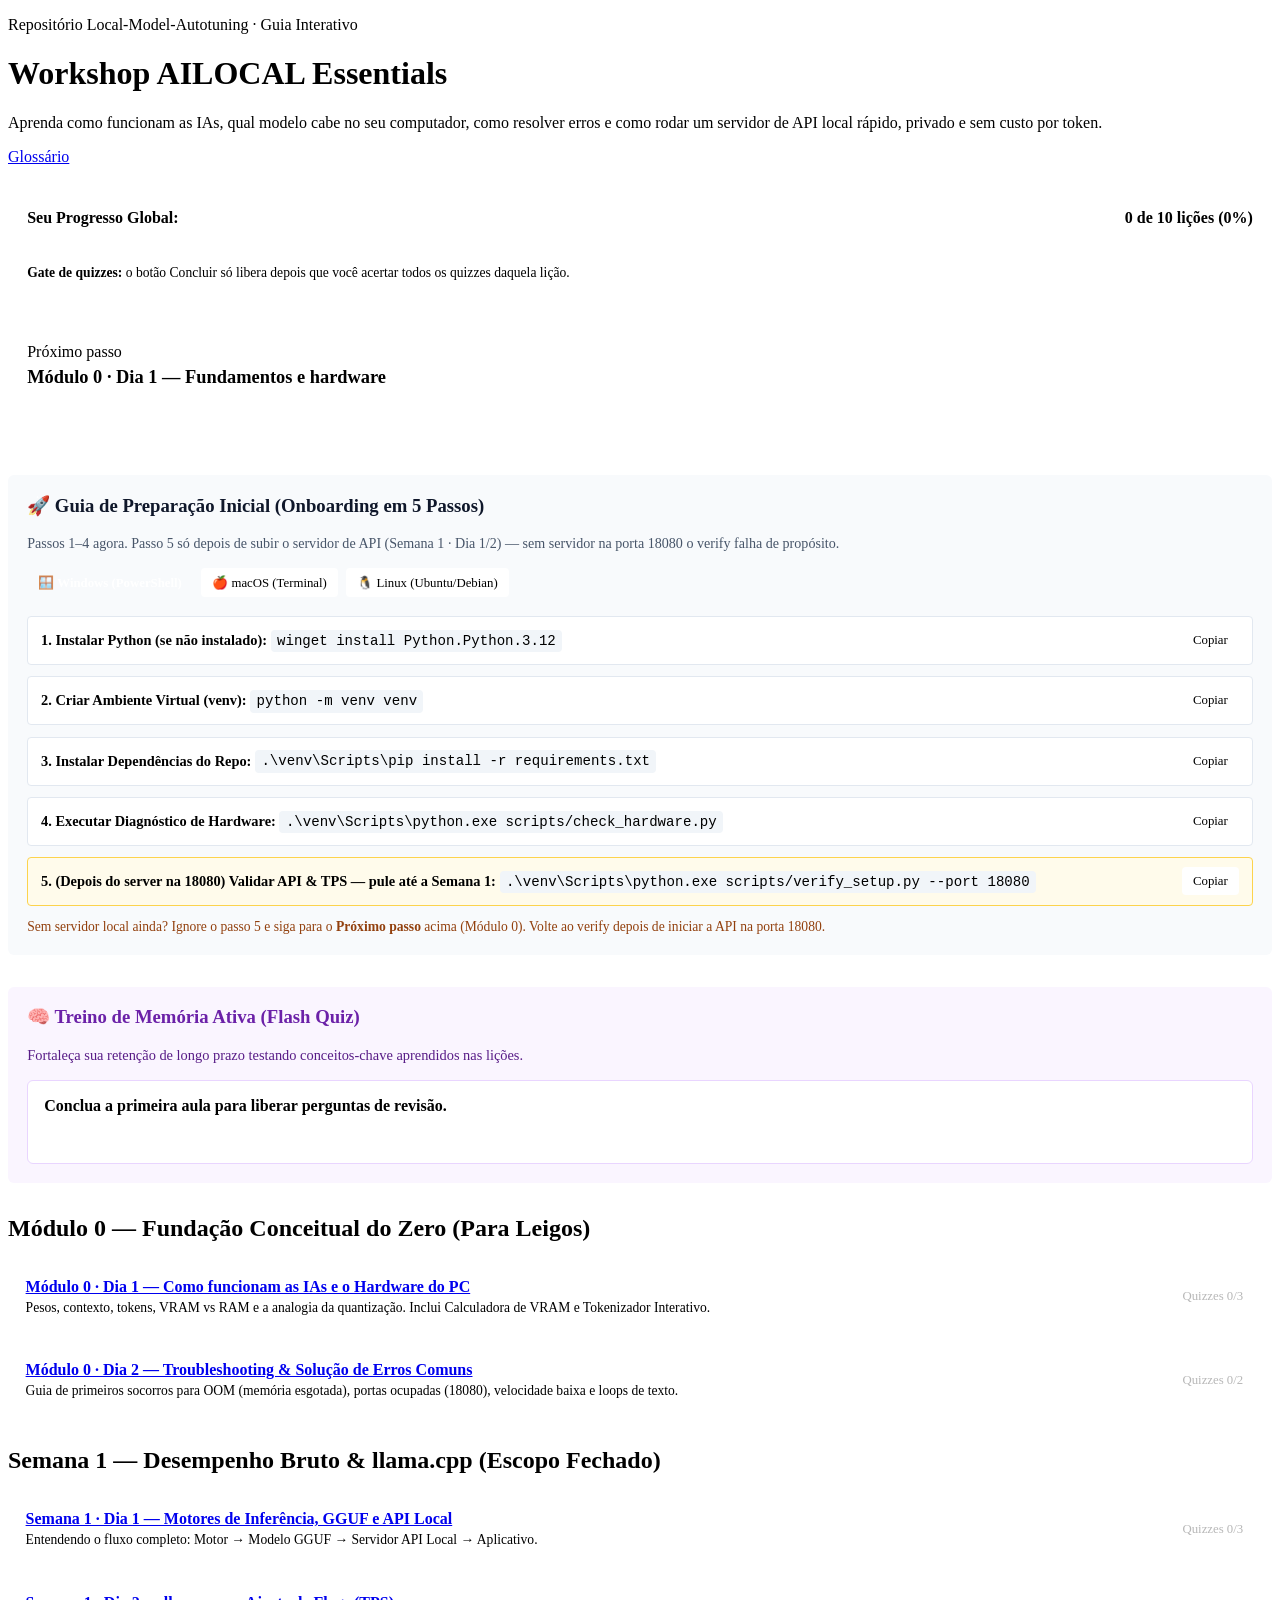
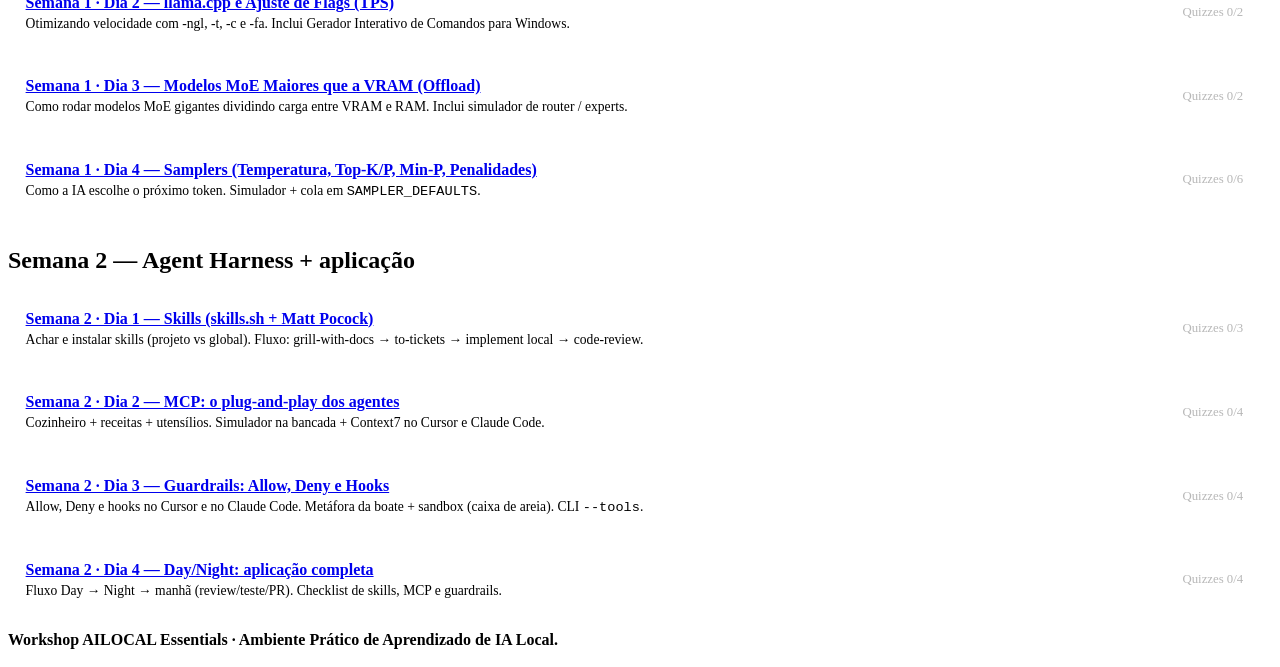
==== teach/index.html @ 84c7352f "feat(teach): add Day/Night usage section + fixed example on S1D4 (Closes #30)" ====
<!DOCTYPE html>
<html lang="pt-BR">
<head>
  <meta charset="utf-8" />
  <meta name="viewport" content="width=device-width, initial-scale=1" />
  <title>Workshop AILOCAL Essentials — Guia Interativo</title>
  <link rel="stylesheet" href="assets/lesson.css" />
  <style>
    .progress-card {
      background: var(--card);
      border: 1px solid var(--line);
      border-radius: 6px;
      padding: 1.2rem;
      margin: 1.5rem 0;
    }
    .progress-bar-bg {
      height: 1.2rem;
      width: 100%;
      background: var(--line);
      border-radius: 6px;
      overflow: hidden;
      margin: 0.5rem 0 0.2rem;
    }
    .progress-bar-fill {
      height: 100%;
      background: var(--accent);
      width: 0%;
      transition: width 0.4s ease;
    }
    .tools-box {
      background: var(--card);
      border-left: 4px solid var(--accent);
      padding: 1rem 1.2rem;
      border-radius: 0 6px 6px 0;
      margin-bottom: 2rem;
    }
    .tools-box code {
      background: #f1f5f9;
      padding: 0.2rem 0.4rem;
      border-radius: 4px;
      font-size: 0.88rem;
    }
    .module-section {
      margin-top: 2rem;
    }
    .lesson-grid {
      display: grid;
      gap: 0.85rem;
      margin-top: 0.85rem;
    }
    .lesson-card {
      background: var(--card);
      border: 1px solid var(--line);
      border-radius: 6px;
      padding: 1rem 1.1rem;
      display: flex;
      justify-content: space-between;
      align-items: center;
      gap: 1rem;
    }
    .lesson-card.completed {
      border-left: 4px solid var(--right);
      background: #f0fdf4;
    }
    .lesson-card.draft {
      background: #fffbeb;
      border-style: dashed;
    }
    .status-pill {
      font: 600 0.75rem var(--sans);
      color: #92400e;
      background: #fef3c7;
      border: 1px solid #fcd34d;
      border-radius: 999px;
      padding: 0.3rem 0.6rem;
      white-space: nowrap;
    }
    .lesson-info h3 {
      margin: 0 0 0.25rem 0;
      font-size: 1rem;
    }
    .lesson-info p {
      margin: 0;
      font-size: 0.85rem;
      color: var(--muted);
    }
    .lesson-action {
      display: flex;
      align-items: center;
      gap: 0.75rem;
      flex-shrink: 0;
    }
    .check-btn {
      font-family: var(--sans);
      font-size: 0.8rem;
      padding: 0.4rem 0.7rem;
      border: 1px solid var(--line);
      border-radius: 4px;
      background: #fff;
      cursor: pointer;
    }
    .check-btn.checked {
      background: var(--right);
      color: white;
      border-color: var(--right);
    }
  </style>
</head>
<body>
  <div class="wrap">
    <header class="site">
      <p class="eyebrow">Repositório Local-Model-Autotuning · Guia Interativo</p>
      <h1>Workshop AILOCAL Essentials</h1>
      <p class="lede">
        Aprenda como funcionam as IAs, qual modelo cabe no seu computador, como resolver erros e como rodar um servidor de API local rápido, privado e sem custo por token.
      </p>
      <p class="navlinks">
        <a href="reference/glossario.html">Glossário</a>
      </p>
    </header>

    <div class="progress-card">
      <div style="display: flex; justify-content: space-between; align-items: center; font-family: var(--sans);">
        <strong>Seu Progresso Global:</strong>
        <span id="progress-text" style="font-weight: bold; color: var(--accent);">0 de 8 lições (0%)</span>
      </div>
      <div class="progress-bar-bg">
        <div class="progress-bar-fill" id="progress-fill"></div>
      </div>
      <p id="gate-hint" style="font-family: var(--sans); font-size: 0.85rem; color: var(--muted); margin: 0.65rem 0 0;">
        <strong>Gate de quizzes:</strong> o botão Concluir só libera depois que você acertar todos os quizzes daquela lição.
      </p>
    </div>

    <div class="progress-card" id="next-cta-card" style="border-left: 4px solid var(--accent);">
      <p class="eyebrow" style="margin: 0 0 0.35rem;">Próximo passo</p>
      <h2 id="next-cta-title" style="margin: 0 0 0.75rem; font-size: 1.15rem;">Carregando…</h2>
      <a id="next-cta-btn" class="check-btn" href="lessons/s0d1-fundamentos-ia-hardware.html" style="display: inline-block; background: var(--accent); color: #fff; border-color: var(--accent); text-decoration: none; padding: 0.55rem 1rem;">Abrir próxima lição</a>
    </div>

    <div class="tools-box" style="background: #f8fafc; border-left: 4px solid var(--accent); padding: 1.2rem; border-radius: 6px; margin-bottom: 2rem;">
      <h3 style="margin-top:0; color: #0f172a;">🚀 Guia de Preparação Inicial (Onboarding em 5 Passos)</h3>
      <p style="font-size: 0.88rem; color: #475569; margin-bottom: 1rem;">
        Passos 1–4 agora. Passo 5 só depois de subir o servidor de API (Semana 1 · Dia 1/2) — sem servidor na porta 18080 o verify falha de propósito.
      </p>

      <!-- Botões de SO -->
      <div style="display: flex; gap: 0.5rem; margin-bottom: 1.2rem;" id="os-tabs">
        <button type="button" class="os-tab-btn os-btn active" data-os="win" style="font-family:var(--sans); font-size:0.8rem; padding:0.4rem 0.7rem; border:1px solid var(--accent); border-radius:4px; cursor:pointer; background: var(--accent); color: white; font-weight: bold;">🪟 Windows (PowerShell)</button>
        <button type="button" class="os-tab-btn os-btn" data-os="mac" style="font-family:var(--sans); font-size:0.8rem; padding:0.4rem 0.7rem; border:1px solid var(--line); border-radius:4px; cursor:pointer; background:#fff;">🍎 macOS (Terminal)</button>
        <button type="button" class="os-tab-btn os-btn" data-os="linux" style="font-family:var(--sans); font-size:0.8rem; padding:0.4rem 0.7rem; border:1px solid var(--line); border-radius:4px; cursor:pointer; background:#fff;">🐧 Linux (Ubuntu/Debian)</button>
      </div>

      <!-- Conteúdo do Passo a Passo por SO -->
      <div id="os-content" style="font-size: 0.9rem;">
        <!-- Preenchido via JS -->
      </div>
    </div>

    <!-- Flash Quiz / Treino de Memória Ativa -->
    <div class="progress-card" style="background: #faf5ff; border-color: #d8b4fe;">
      <h3 style="margin-top:0; color: #6b21a8;">🧠 Treino de Memória Ativa (Flash Quiz)</h3>
      <p style="font-size: 0.9rem; color: #581c87; margin-bottom: 1rem;">
        Fortaleça sua retenção de longo prazo testando conceitos-chave aprendidos nas lições.
      </p>
      <div id="flash-quiz-box" style="background: #ffffff; padding: 1rem; border-radius: 6px; border: 1px solid #e9d5ff;">
        <p id="flash-q-text" style="font-weight: bold; margin-top: 0;"></p>
        <div id="flash-opts" style="display: grid; gap: 0.5rem; margin-bottom: 1rem;"></div>
        <div id="flash-feedback" style="font-size: 0.88rem; display: none; padding: 0.6rem; border-radius: 4px; margin-bottom: 0.5rem;"></div>
        <button type="button" id="flash-next-btn" class="check-btn" style="background: #9333ea; color: white; border: none; display: none;">Próxima Pergunta</button>
      </div>
    </div>

    <!-- Módulo 0 -->
    <div class="module-section">
      <h2>Módulo 0 — Fundação Conceitual do Zero (Para Leigos)</h2>
      <div class="lesson-grid">
        <div class="lesson-card" data-lesson-id="s0d1">
          <div class="lesson-info">
            <h3><a href="lessons/s0d1-fundamentos-ia-hardware.html">Módulo 0 · Dia 1 — Como funcionam as IAs e o Hardware do PC</a></h3>
            <p>Pesos, contexto, tokens, VRAM vs RAM e a analogia da quantização. Inclui Calculadora de VRAM e Tokenizador Interativo.</p>
          </div>
          <div class="lesson-action">
            <button type="button" class="check-btn" data-target="s0d1">Concluir</button>
          </div>
        </div>

        <div class="lesson-card" data-lesson-id="s0d2">
          <div class="lesson-info">
            <h3><a href="lessons/s0d2-troubleshooting-erros-comuns.html">Módulo 0 · Dia 2 — Troubleshooting & Solução de Erros Comuns</a></h3>
            <p>Guia de primeiros socorros para OOM (memória esgotada), portas ocupadas (18080), velocidade baixa e loops de texto.</p>
          </div>
          <div class="lesson-action">
            <button type="button" class="check-btn" data-target="s0d2">Concluir</button>
          </div>
        </div>
      </div>
    </div>

    <!-- Semana 1 -->
    <div class="module-section">
      <h2>Semana 1 — Desempenho Bruto & llama.cpp (Escopo Fechado)</h2>
      <div class="lesson-grid">
        <div class="lesson-card" data-lesson-id="s1d1">
          <div class="lesson-info">
            <h3><a href="lessons/s1d1-lmstudio-avisos-motores-api.html">Semana 1 · Dia 1 — Motores de Inferência, GGUF e API Local</a></h3>
            <p>Entendendo o fluxo completo: Motor → Modelo GGUF → Servidor API Local → Aplicativo.</p>
          </div>
          <div class="lesson-action">
            <button type="button" class="check-btn" data-target="s1d1">Concluir</button>
          </div>
        </div>

        <div class="lesson-card" data-lesson-id="s1d2">
          <div class="lesson-info">
            <h3><a href="lessons/s1d2-llamacpp-flags-tps.html">Semana 1 · Dia 2 — llama.cpp e Ajuste de Flags (TPS)</a></h3>
            <p>Otimizando velocidade com -ngl, -t, -c e -fa. Inclui Gerador Interativo de Comandos para Windows.</p>
          </div>
          <div class="lesson-action">
            <button type="button" class="check-btn" data-target="s1d2">Concluir</button>
          </div>
        </div>

        <div class="lesson-card" data-lesson-id="s1d3">
          <div class="lesson-info">
            <h3><a href="lessons/s1d3-moe-maior-que-a-vram.html">Semana 1 · Dia 3 — Modelos MoE Maiores que a VRAM (Offload)</a></h3>
            <p>Como rodar modelos MoE gigantes dividindo carga entre VRAM e RAM. Inclui simulador de router / experts.</p>
          </div>
          <div class="lesson-action">
            <button type="button" class="check-btn" data-target="s1d3">Concluir</button>
          </div>
        </div>

        <div class="lesson-card" data-lesson-id="s1d4">
          <div class="lesson-info">
            <h3><a href="lessons/s1d4-usecase-fluxo-zero.html">Semana 1 · Dia 4 — Samplers (Temperatura, Top-K/P, Min-P, Penalidades)</a></h3>
            <p>Como a IA escolhe o próximo token. Simulador + cola em <code>SAMPLER_DEFAULTS</code>.</p>
          </div>
          <div class="lesson-action">
            <button type="button" class="check-btn" data-target="s1d4">Concluir</button>
          </div>
        </div>
      </div>
    </div>

    <div class="module-section">
      <h2>Semana 2 — Agent Harness + aplicação</h2>
      <div class="lesson-grid">
        <div class="lesson-card" data-lesson-id="s2d1">
          <div class="lesson-info">
            <h3><a href="lessons/s2d1-parametros-qualidade.html">Semana 2 · Dia 1 — Skills (skills.sh + Matt Pocock)</a></h3>
            <p>Achar e instalar skills (projeto vs global). Fluxo: grill-with-docs → to-tickets → implement local → code-review.</p>
          </div>
          <div class="lesson-action">
            <button type="button" class="check-btn" data-target="s2d1">Concluir</button>
          </div>
        </div>

        <div class="lesson-card" data-lesson-id="s2d2">
          <div class="lesson-info">
            <h3><a href="lessons/s2d2-mcp-ferramentas.html">Semana 2 · Dia 2 — MCP: o plug-and-play dos agentes</a></h3>
            <p>Cozinheiro + receitas + utensílios. Simulador na bancada + Context7 no Cursor e Claude Code.</p>
          </div>
          <div class="lesson-action">
            <button type="button" class="check-btn" data-target="s2d2">Concluir</button>
          </div>
        </div>

        <div class="lesson-card" data-lesson-id="s2d3">
          <div class="lesson-info">
            <h3><a href="lessons/s2d3-sandbox-hooks-gates.html">Semana 2 · Dia 3 — Guardrails: Allow, Deny e Hooks</a></h3>
            <p>Allow, Deny e hooks no Cursor e no Claude Code. Metáfora da boate + sandbox (caixa de areia). CLI <code>--tools</code>.</p>
          </div>
          <div class="lesson-action">
            <button type="button" class="check-btn" data-target="s2d3">Concluir</button>
          </div>
        </div>

        <div class="lesson-card" data-lesson-id="s2d4">
          <div class="lesson-info">
            <h3><a href="lessons/s2d4-usecase-completo.html">Semana 2 · Dia 4 — Day/Night: aplicação completa</a></h3>
            <p>Fluxo Day → Night → manhã (review/teste/PR). Checklist de skills, MCP e guardrails.</p>
          </div>
          <div class="lesson-action">
            <button type="button" class="check-btn" data-target="s2d4">Concluir</button>
          </div>
        </div>
      </div>
    </div>

    <footer class="site">
      <p><strong>Workshop AILOCAL Essentials · Ambiente Prático de Aprendizado de IA Local.</strong></p>
    </footer>
  </div>

  <script src="assets/progress.js"></script>
  <script>
    (function() {
      const TP = window.TeachProgress;
      const STORAGE_KEY = 'teach_course_progress_v1';
      const checkBtns = document.querySelectorAll('.lesson-card .check-btn');
      const progressFill = document.getElementById('progress-fill');
      const progressText = document.getElementById('progress-text');
      const publishedIds = TP.LESSON_ORDER.map(lesson => lesson.id);
      const totalLessons = publishedIds.length;

      function isLessonCleared(id) {
        return TP && TP.isLessonReady(id);
      }

      function quizPassCount(id) {
        return TP ? TP.quizPassCount(id) : { done: 0, total: 0 };
      }

      function getCompleted() {
        try {
          const stored = JSON.parse(localStorage.getItem(STORAGE_KEY) || '[]');
          return Array.isArray(stored) ? stored : [];
        } catch(e) {
          return [];
        }
      }

      function saveCompleted(arr) {
        try {
          localStorage.setItem(STORAGE_KEY, JSON.stringify(arr));
        } catch(e) {
          console.warn('Não foi possível salvar no localStorage:', e);
        }
      }

      // --- Onboarding Multiplataforma por Sistema Operacional ---
      const osData = {
        win: [
          { label: "1. Instalar Python (se não instalado):", cmd: "winget install Python.Python.3.12" },
          { label: "2. Criar Ambiente Virtual (venv):", cmd: "python -m venv venv" },
          { label: "3. Instalar Dependências do Repo:", cmd: ".\\venv\\Scripts\\pip install -r requirements.txt" },
          { label: "4. Executar Diagnóstico de Hardware:", cmd: ".\\venv\\Scripts\\python.exe scripts/check_hardware.py" },
          { label: "5. (Depois do server na 18080) Validar API & TPS — pule até a Semana 1:", cmd: ".\\venv\\Scripts\\python.exe scripts/verify_setup.py --port 18080", optional: true }
        ],
        mac: [
          { label: "1. Instalar Python (se não instalado):", cmd: "brew install python" },
          { label: "2. Criar Ambiente Virtual (venv):", cmd: "python3 -m venv venv" },
          { label: "3. Instalar Dependências do Repo:", cmd: "./venv/bin/pip install -r requirements.txt" },
          { label: "4. Executar Diagnóstico de Hardware:", cmd: "./venv/bin/python scripts/check_hardware.py" },
          { label: "5. (Depois do server na 18080) Validar API & TPS — pule até a Semana 1:", cmd: "./venv/bin/python scripts/verify_setup.py --port 18080", optional: true }
        ],
        linux: [
          { label: "1. Instalar Python (se não instalado):", cmd: "sudo apt update && sudo apt install -y python3 python3-venv" },
          { label: "2. Criar Ambiente Virtual (venv):", cmd: "python3 -m venv venv" },
          { label: "3. Instalar Dependências do Repo:", cmd: "./venv/bin/pip install -r requirements.txt" },
          { label: "4. Executar Diagnóstico de Hardware:", cmd: "./venv/bin/python scripts/check_hardware.py" },
          { label: "5. (Depois do server na 18080) Validar API & TPS — pule até a Semana 1:", cmd: "./venv/bin/python scripts/verify_setup.py --port 18080", optional: true }
        ]
      };

      const osBtns = document.querySelectorAll('.os-btn');
      const osContent = document.getElementById('os-content');

      function renderOSSteps(osKey) {
        if (!osContent) return;
        const steps = osData[osKey] || osData.win;
        osContent.innerHTML = '';

        const ul = document.createElement('ul');
        ul.style.listStyle = 'none';
        ul.style.paddingLeft = '0';
        ul.style.margin = '0';

        steps.forEach(st => {
          const li = document.createElement('li');
          li.style.marginBottom = '0.7rem';
          li.style.display = 'flex';
          li.style.alignItems = 'center';
          li.style.justifyContent = 'space-between';
          li.style.flexWrap = 'wrap';
          li.style.gap = '0.5rem';
          li.style.background = st.optional ? '#fffbeb' : '#ffffff';
          li.style.padding = '0.6rem 0.8rem';
          li.style.borderRadius = '4px';
          li.style.border = st.optional ? '1px solid #fcd34d' : '1px solid #e2e8f0';

          const span = document.createElement('span');
          span.innerHTML = `<strong>${st.label}</strong> <code style="background:#f1f5f9; padding:0.2rem 0.4rem; border-radius:4px;">${st.cmd}</code>`;

          const copyBtn = document.createElement('button');
          copyBtn.type = 'button';
          copyBtn.className = 'copy-action-btn';
          copyBtn.style.fontFamily = 'var(--sans)';
          copyBtn.style.fontSize = '0.8rem';
          copyBtn.style.padding = '0.4rem 0.7rem';
          copyBtn.style.border = '1px solid var(--line)';
          copyBtn.style.borderRadius = '4px';
          copyBtn.style.background = '#fff';
          copyBtn.style.cursor = 'pointer';
          copyBtn.textContent = 'Copiar';
          copyBtn.addEventListener('click', () => {
            navigator.clipboard.writeText(st.cmd);
            copyBtn.textContent = 'Copiado!';
            setTimeout(() => copyBtn.textContent = 'Copiar', 1500);
          });

          li.appendChild(span);
          li.appendChild(copyBtn);
          ul.appendChild(li);
        });

        osContent.appendChild(ul);

        const skipNote = document.createElement('p');
        skipNote.style.fontSize = '0.85rem';
        skipNote.style.color = '#92400e';
        skipNote.style.margin = '0.85rem 0 0';
        skipNote.innerHTML = 'Sem servidor local ainda? Ignore o passo 5 e siga para o <strong>Próximo passo</strong> acima (Módulo 0). Volte ao verify depois de iniciar a API na porta 18080.';
        osContent.appendChild(skipNote);
      }

      osBtns.forEach(btn => {
        btn.addEventListener('click', () => {
          osBtns.forEach(b => {
            b.classList.remove('active');
            b.style.background = '#fff';
            b.style.color = 'inherit';
            b.style.borderColor = 'var(--line)';
            b.style.fontWeight = 'normal';
          });
          btn.classList.add('active');
          btn.style.background = 'var(--accent)';
          btn.style.color = 'white';
          btn.style.borderColor = 'var(--accent)';
          btn.style.fontWeight = 'bold';

          renderOSSteps(btn.getAttribute('data-os'));
        });
      });

      renderOSSteps('win');

      function renderNextCta() {
        const titleEl = document.getElementById('next-cta-title');
        const btnEl = document.getElementById('next-cta-btn');
        const card = document.getElementById('next-cta-card');
        if (!titleEl || !btnEl || !TP || !TP.getNextLesson) return;

        const next = TP.getNextLesson(getCompleted());
        if (!next) {
          const simulated = publishedIds.filter(id => TP.getPracticeMode(id) === 'simulated').length;
          titleEl.textContent = simulated
            ? `Trilha publicada concluída — ${simulated} prática(s) real(is) pendente(s).`
            : 'Trilha publicada concluída — revise o Flash Quiz ou o glossário.';
          btnEl.href = 'reference/glossario.html';
          btnEl.textContent = 'Abrir glossário';
          if (card) card.style.borderLeftColor = 'var(--right)';
          return;
        }
        titleEl.textContent = next.title;
        btnEl.href = next.href;
        btnEl.textContent = 'Abrir próxima lição';
        if (card) card.style.borderLeftColor = 'var(--accent)';
      }

      function renderProgress() {
        const completed = getCompleted();
        const count = completed.filter(id => publishedIds.includes(id)).length;
        const pct = Math.round((count / totalLessons) * 100);

        progressFill.style.width = pct + '%';
        progressText.textContent = `${count} de ${totalLessons} lições (${pct}%)`;

        checkBtns.forEach(btn => {
          const id = btn.getAttribute('data-target');
          const card = document.querySelector(`.lesson-card[data-lesson-id="${id}"]`);
          const isDone = completed.includes(id);
          const cleared = isLessonCleared(id);
          const { done, total } = quizPassCount(id);

          btn.disabled = false;
          btn.classList.remove('locked');
          btn.title = '';

          if (isDone) {
            btn.textContent = TP.getPracticeMode(id) === 'simulated'
              ? '✓ Concluído · simulado'
              : '✓ Concluído';
            btn.classList.add('checked');
            if (card) card.classList.add('completed');
          } else if (!cleared) {
            const quizzesDone = total > 0 && done >= total;
            btn.textContent = quizzesDone ? 'Prática pendente' : `Quizzes ${done}/${total}`;
            btn.classList.remove('checked');
            btn.classList.add('locked');
            btn.disabled = true;
            btn.title = quizzesDone
              ? 'Registre a prática real ou simulada na lição para desbloquear'
              : 'Acerte todos os quizzes da lição para desbloquear';
            if (card) card.classList.remove('completed');
          } else {
            btn.textContent = 'Marcar Concluído';
            btn.classList.remove('checked');
            if (card) card.classList.remove('completed');
          }
        });

        renderNextCta();
      }

      checkBtns.forEach(btn => {
        btn.addEventListener('click', () => {
          const id = btn.getAttribute('data-target');
          let completed = getCompleted();
          if (completed.includes(id)) {
            completed = completed.filter(x => x !== id);
          } else {
            if (!isLessonCleared(id)) {
              return;
            }
            completed.push(id);
          }
          saveCompleted(completed);
          renderProgress();
        });
      });

      // Re-read gate when returning from a lesson tab
      window.addEventListener('focus', renderProgress);
      document.addEventListener('visibilitychange', () => {
        if (!document.hidden) renderProgress();
      });

      renderProgress();

      // --- Flash Quiz Logic (Retrieval Practice) ---
      const flashQuestions = [
        {
          lesson: "s0d1",
          q: "O que a quantização faz com um modelo?",
          opts: [
            { text: "Reduz a precisão dos pesos e economiza memória", correct: true },
            { text: "Aumenta a velocidade da internet e cria dados", correct: false },
            { text: "Transforma o modelo de texto em imagens locais", correct: false }
          ],
          explain: "Correto! Menos bits por peso reduzem o arquivo e a memória necessária, com alguma perda mensurável de precisão."
        },
        {
          lesson: "s0d2",
          q: "Qual é uma correção segura para OOM com modelo denso?",
          opts: [
            { text: "Reduzir o contexto ou escolher um modelo menor", correct: true },
            { text: "Dividir o modelo denso entre GPU e RAM", correct: false },
            { text: "Repetir o comando até o erro desaparecer sozinho", correct: false }
          ],
          explain: "Correto! Modelo denso deve caber na VRAM física; reduza contexto/KV ou use modelo menor."
        },
        {
          lesson: "s1d1",
          q: "Para que serve uma API local de inferência?",
          opts: [
            { text: "Permitir que aplicativos conversem com o modelo local", correct: true },
            { text: "Treinar novamente todos os pesos do modelo local", correct: false },
            { text: "Converter automaticamente qualquer modelo de texto em imagens", correct: false }
          ],
          explain: "Correto! O servidor expõe um endereço local que clientes e scripts podem chamar."
        },
        {
          lesson: "s1d2",
          q: "Onde devem ficar os parâmetros do Baseline?",
          opts: [
            { text: "No config.py local antes de usar o harness", correct: true },
            { text: "Na linha de comando como várias flags temporárias", correct: false },
            { text: "No arquivo program.md junto das regras do agente", correct: false }
          ],
          explain: "Correto! config.py é a única superfície mutável do Baseline local."
        },
        {
          lesson: "s1d3",
          q: "Qual offload é permitido para modelos MoE?",
          opts: [
            { text: "Experts na CPU usando a opção n-cpu-moe", correct: true },
            { text: "Camadas densas na RAM usando a opção ngl", correct: false },
            { text: "Pesos principais no disco durante cada resposta", correct: false }
          ],
          explain: "Correto! Attention e routing ficam na GPU; experts MoE podem ir para CPU/RAM."
        },
        {
          lesson: "s1d4",
          q: "O que diferencia Day de Night?",
          opts: [
            { text: "Day é uso supervisionado de dia; Night é loop sem supervisão com revisão de manhã", correct: true },
            { text: "Day usa só nuvem; Night usa só local", correct: false },
            { text: "Day roda sem GPU; Night roda sem CPU", correct: false }
          ],
          explain: "Correto! Day = você no volante; Night = modelo sozinho e de manhã você revisa, testa e abre o PR."
        }
      ];

      let currentQIndex = 0;
      const qText = document.getElementById('flash-q-text');
      const optsBox = document.getElementById('flash-opts');
      const feedbackBox = document.getElementById('flash-feedback');
      const nextBtn = document.getElementById('flash-next-btn');

      function eligibleFlashQuestions() {
        const completed = getCompleted();
        return flashQuestions.filter(question => completed.includes(question.lesson));
      }

      function loadFlashQ(idx) {
        if (!qText) return;
        const questions = eligibleFlashQuestions();
        optsBox.innerHTML = '';
        feedbackBox.style.display = 'none';
        nextBtn.style.display = 'none';
        if (!questions.length) {
          qText.textContent = 'Conclua a primeira aula para liberar perguntas de revisão.';
          return;
        }
        currentQIndex = idx % questions.length;
        const q = questions[currentQIndex];
        qText.textContent = `Pergunta ${currentQIndex + 1} de ${questions.length}: ${q.q}`;

        q.opts.forEach((opt, oIdx) => {
          const btn = document.createElement('button');
          btn.type = 'button';
          btn.className = 'check-btn';
          btn.style.textAlign = 'left';
          btn.style.width = '100%';
          btn.style.padding = '0.6rem 0.8rem';
          btn.textContent = `${String.fromCharCode(65 + oIdx)}) ${opt.text}`;

          btn.addEventListener('click', () => {
            const allBtns = optsBox.querySelectorAll('button');
            allBtns.forEach(b => b.disabled = true);

            if (opt.correct) {
              btn.style.background = '#dcfce7';
              btn.style.borderColor = '#22c55e';
              btn.style.color = '#15803d';
              feedbackBox.style.background = '#f0fdf4';
              feedbackBox.style.color = '#166534';
              feedbackBox.style.border = '1px solid #bbf7d0';
              feedbackBox.textContent = q.explain;
            } else {
              btn.style.background = '#fee2e2';
              btn.style.borderColor = '#ef4444';
              btn.style.color = '#b91c1c';
              feedbackBox.style.background = '#fef2f2';
              feedbackBox.style.color = '#991b1b';
              feedbackBox.style.border = '1px solid #fecaca';
              feedbackBox.textContent = 'Incorreto. Tente novamente na próxima pergunta!';
            }
            feedbackBox.style.display = 'block';
            nextBtn.style.display = 'inline-block';
          });

          optsBox.appendChild(btn);
        });
      }

      if (nextBtn) {
        nextBtn.addEventListener('click', () => {
          currentQIndex += 1;
          loadFlashQ(currentQIndex);
        });
      }

      loadFlashQ(0);
    })();
  </script>
</body>
</html>
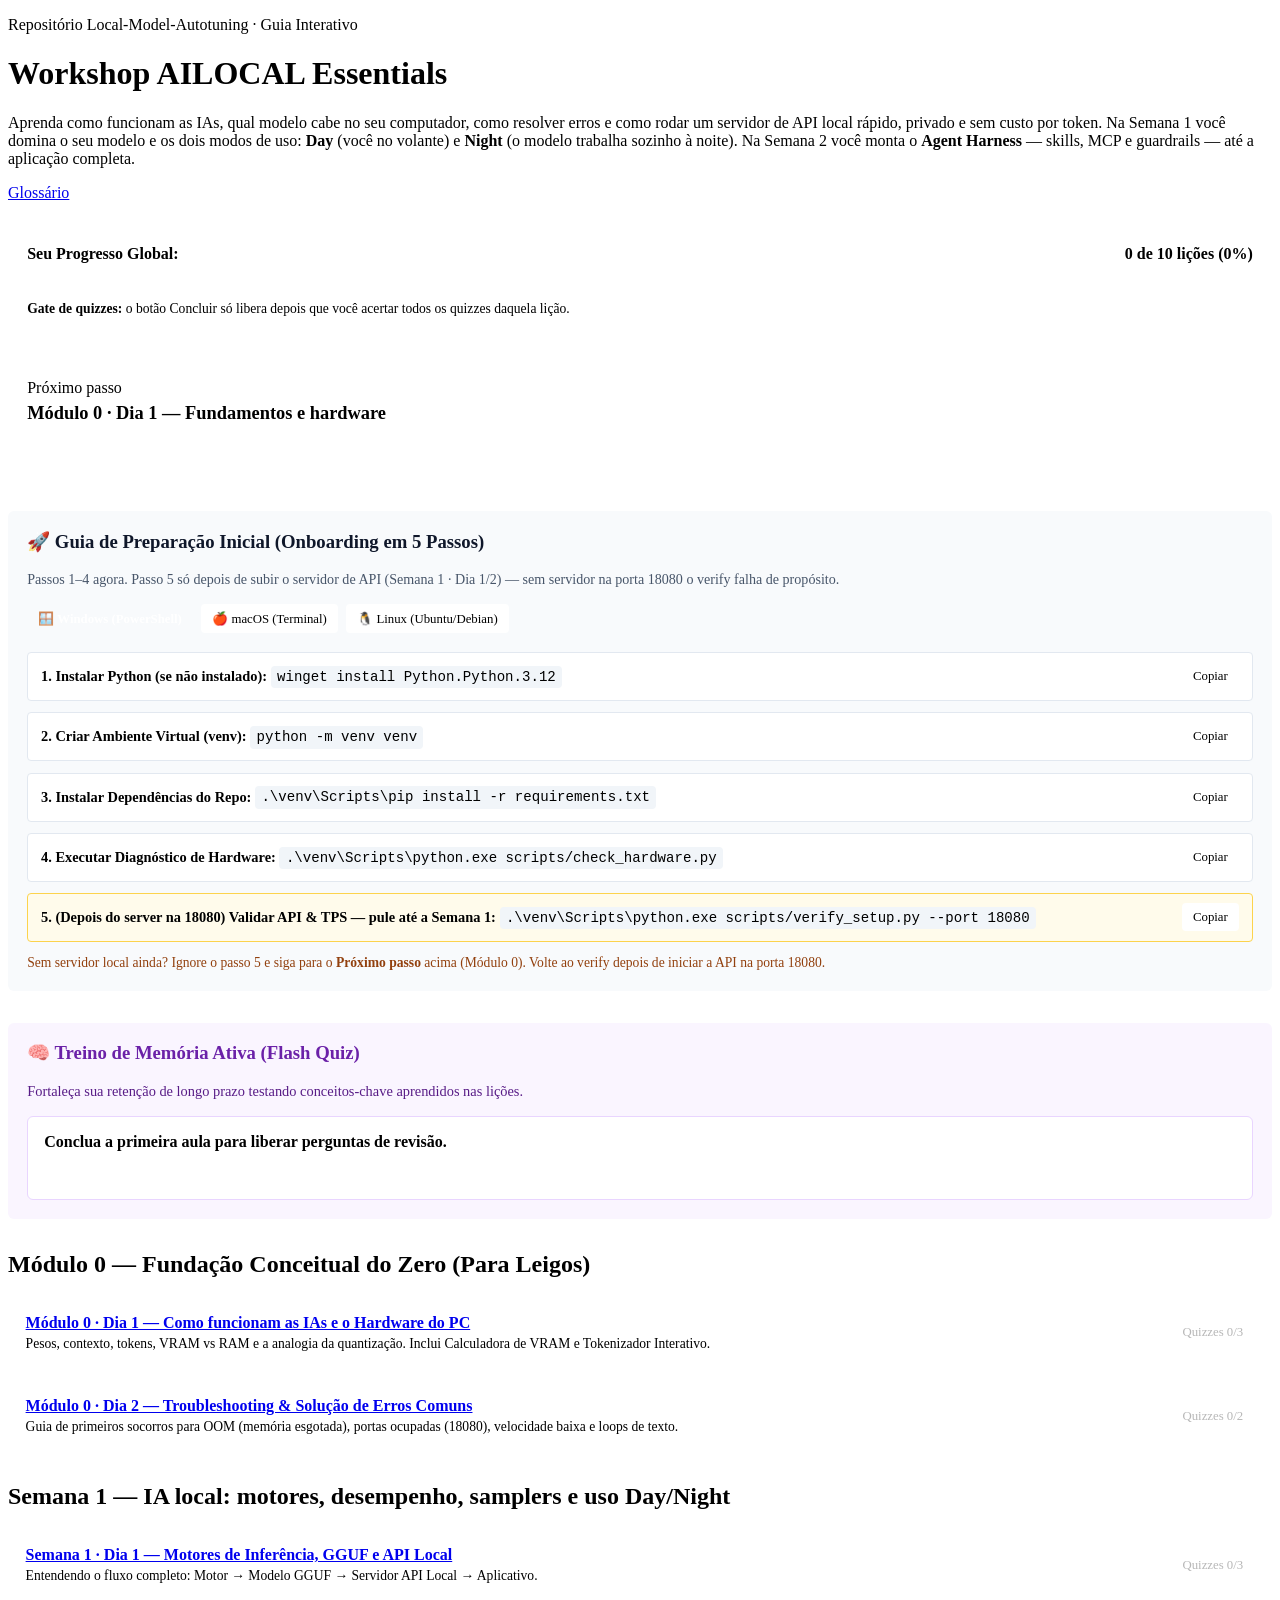
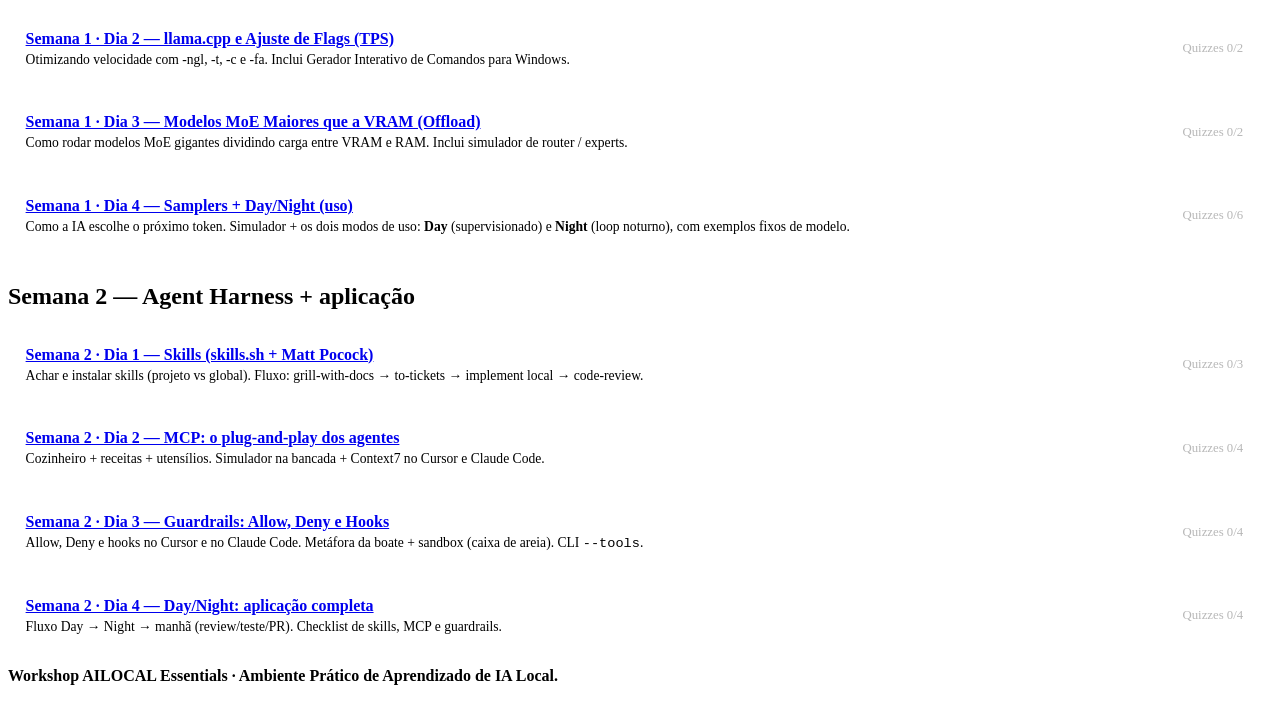
==== commit 64dac86e: "feat(teach): reframe index guide for Day/Night arc (Closes #31)" ====
--- a/teach/index.html
+++ b/teach/index.html
@@ -112,7 +112,7 @@
       <p class="eyebrow">Repositório Local-Model-Autotuning · Guia Interativo</p>
       <h1>Workshop AILOCAL Essentials</h1>
       <p class="lede">
-        Aprenda como funcionam as IAs, qual modelo cabe no seu computador, como resolver erros e como rodar um servidor de API local rápido, privado e sem custo por token.
+        Aprenda como funcionam as IAs, qual modelo cabe no seu computador, como resolver erros e como rodar um servidor de API local rápido, privado e sem custo por token. Na Semana 1 você domina o seu modelo e os dois modos de uso: <strong>Day</strong> (você no volante) e <strong>Night</strong> (o modelo trabalha sozinho à noite). Na Semana 2 você monta o <strong>Agent Harness</strong> — skills, MCP e guardrails — até a aplicação completa.
       </p>
       <p class="navlinks">
         <a href="reference/glossario.html">Glossário</a>
@@ -199,7 +199,7 @@
 
     <!-- Semana 1 -->
     <div class="module-section">
-      <h2>Semana 1 — Desempenho Bruto & llama.cpp (Escopo Fechado)</h2>
+      <h2>Semana 1 — IA local: motores, desempenho, samplers e uso Day/Night</h2>
       <div class="lesson-grid">
         <div class="lesson-card" data-lesson-id="s1d1">
           <div class="lesson-info">
@@ -233,8 +233,8 @@
 
         <div class="lesson-card" data-lesson-id="s1d4">
           <div class="lesson-info">
-            <h3><a href="lessons/s1d4-usecase-fluxo-zero.html">Semana 1 · Dia 4 — Samplers (Temperatura, Top-K/P, Min-P, Penalidades)</a></h3>
-            <p>Como a IA escolhe o próximo token. Simulador + cola em <code>SAMPLER_DEFAULTS</code>.</p>
+            <h3><a href="lessons/s1d4-usecase-fluxo-zero.html">Semana 1 · Dia 4 — Samplers + Day/Night (uso)</a></h3>
+            <p>Como a IA escolhe o próximo token. Simulador + os dois modos de uso: <strong>Day</strong> (supervisionado) e <strong>Night</strong> (loop noturno), com exemplos fixos de modelo.</p>
           </div>
           <div class="lesson-action">
             <button type="button" class="check-btn" data-target="s1d4">Concluir</button>
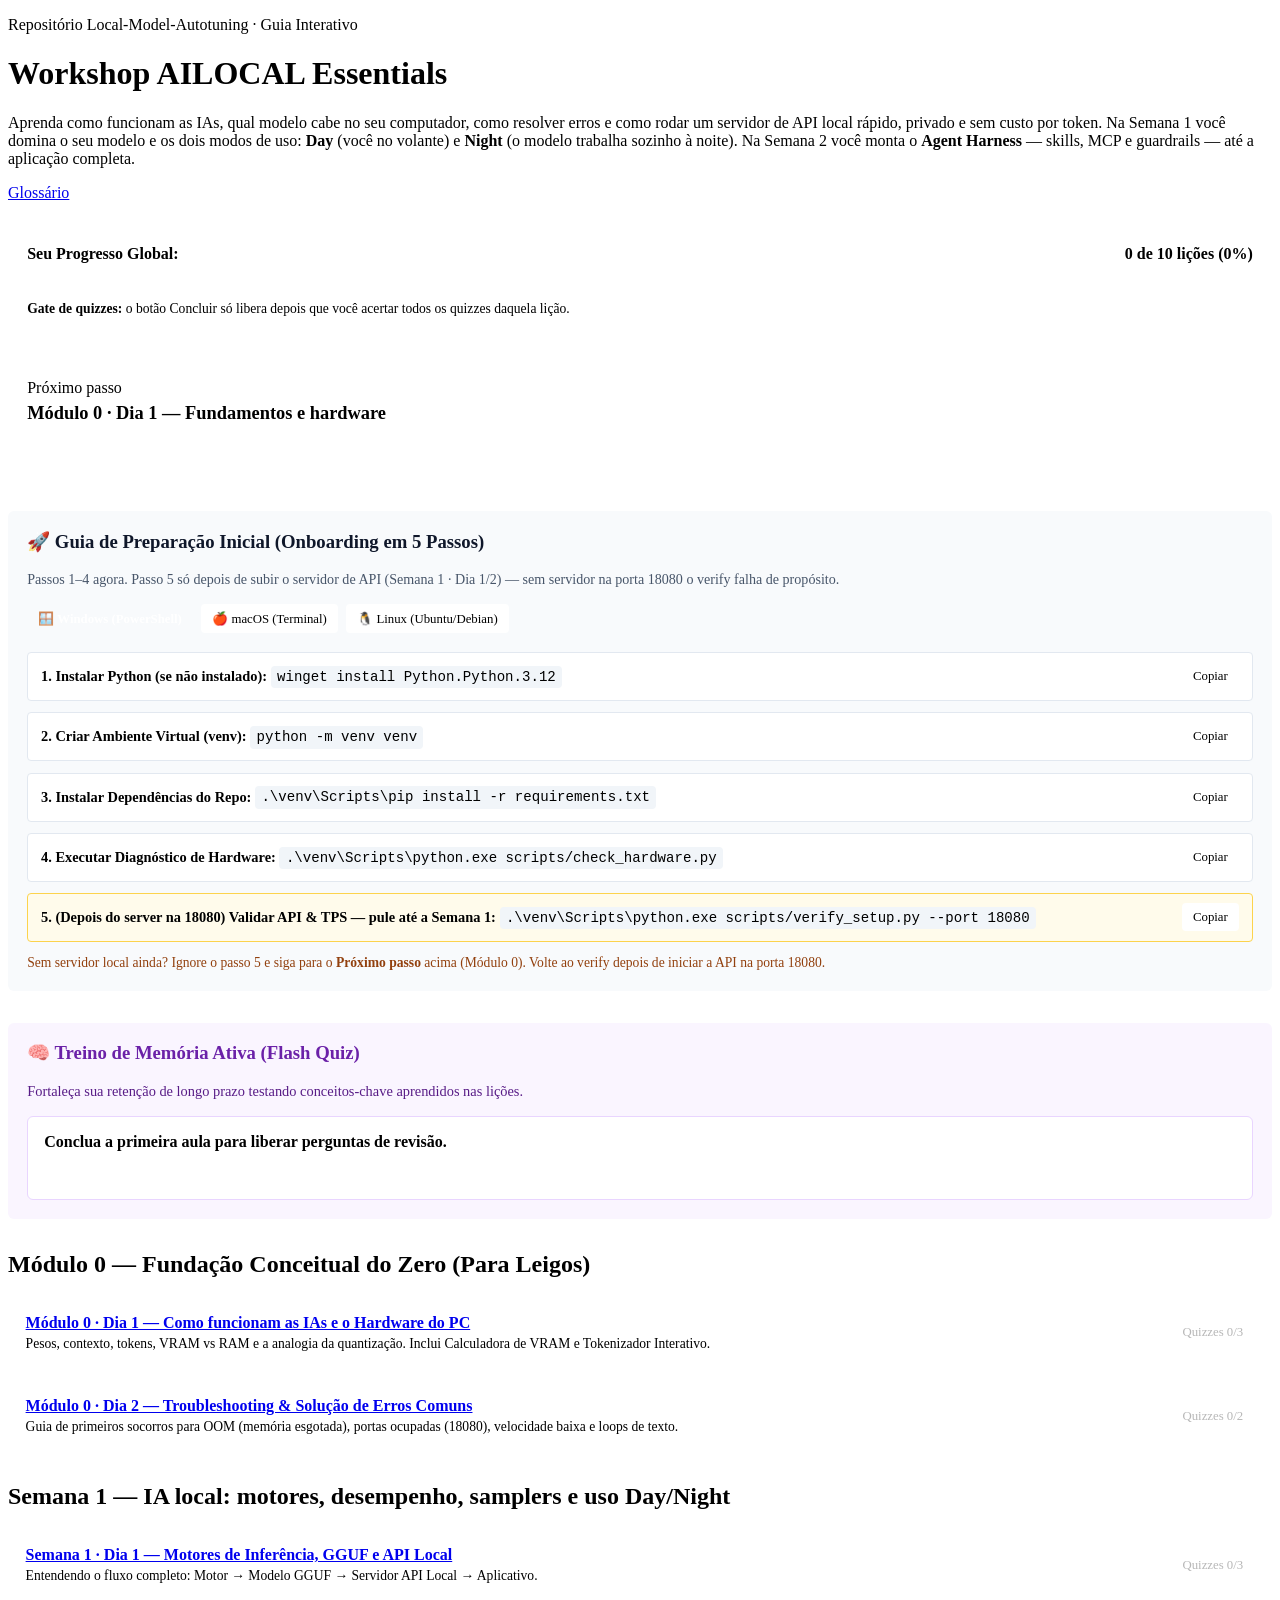
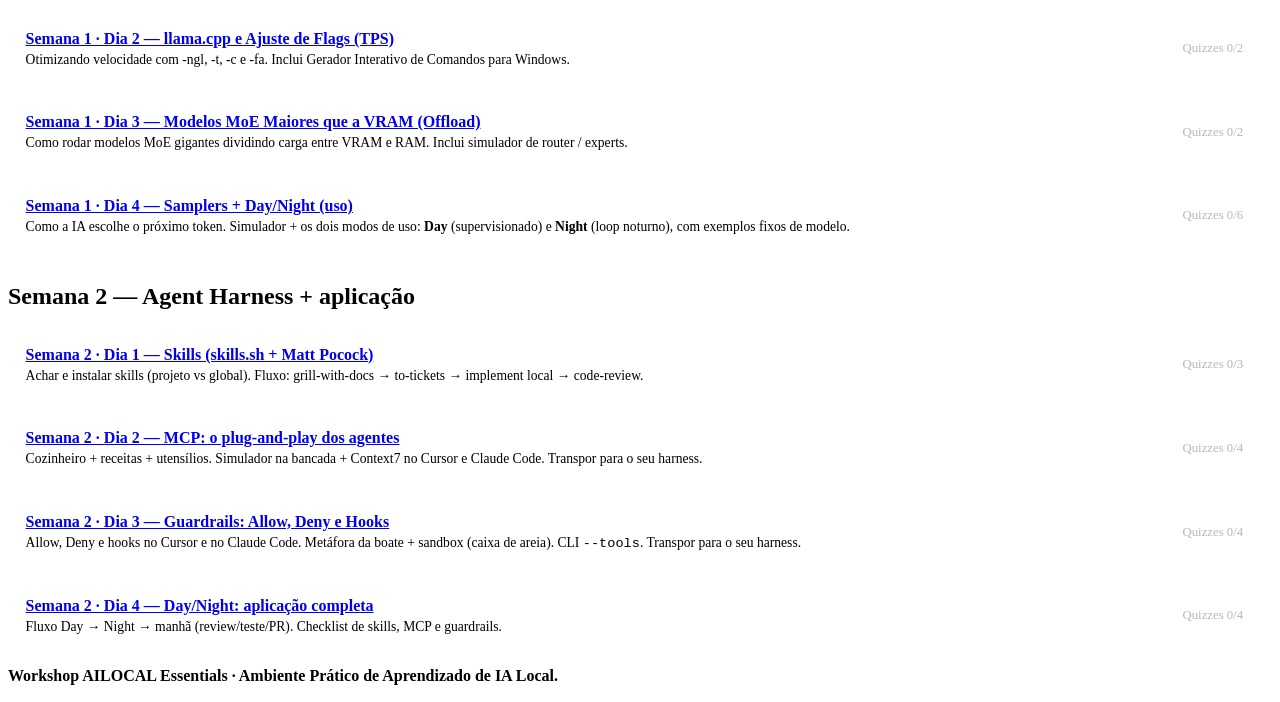
==== commit b05f0b65: "feat(teach): S2D2/S2D3 arc + transpose closers Align ledes with Day/Night + Agent Harness arc, add '" ====
--- a/teach/index.html
+++ b/teach/index.html
@@ -259,7 +259,7 @@
         <div class="lesson-card" data-lesson-id="s2d2">
           <div class="lesson-info">
             <h3><a href="lessons/s2d2-mcp-ferramentas.html">Semana 2 · Dia 2 — MCP: o plug-and-play dos agentes</a></h3>
-            <p>Cozinheiro + receitas + utensílios. Simulador na bancada + Context7 no Cursor e Claude Code.</p>
+            <p>Cozinheiro + receitas + utensílios. Simulador na bancada + Context7 no Cursor e Claude Code. Transpor para o seu harness.</p>
           </div>
           <div class="lesson-action">
             <button type="button" class="check-btn" data-target="s2d2">Concluir</button>
@@ -269,7 +269,7 @@
         <div class="lesson-card" data-lesson-id="s2d3">
           <div class="lesson-info">
             <h3><a href="lessons/s2d3-sandbox-hooks-gates.html">Semana 2 · Dia 3 — Guardrails: Allow, Deny e Hooks</a></h3>
-            <p>Allow, Deny e hooks no Cursor e no Claude Code. Metáfora da boate + sandbox (caixa de areia). CLI <code>--tools</code>.</p>
+            <p>Allow, Deny e hooks no Cursor e no Claude Code. Metáfora da boate + sandbox (caixa de areia). CLI <code>--tools</code>. Transpor para o seu harness.</p>
           </div>
           <div class="lesson-action">
             <button type="button" class="check-btn" data-target="s2d3">Concluir</button>
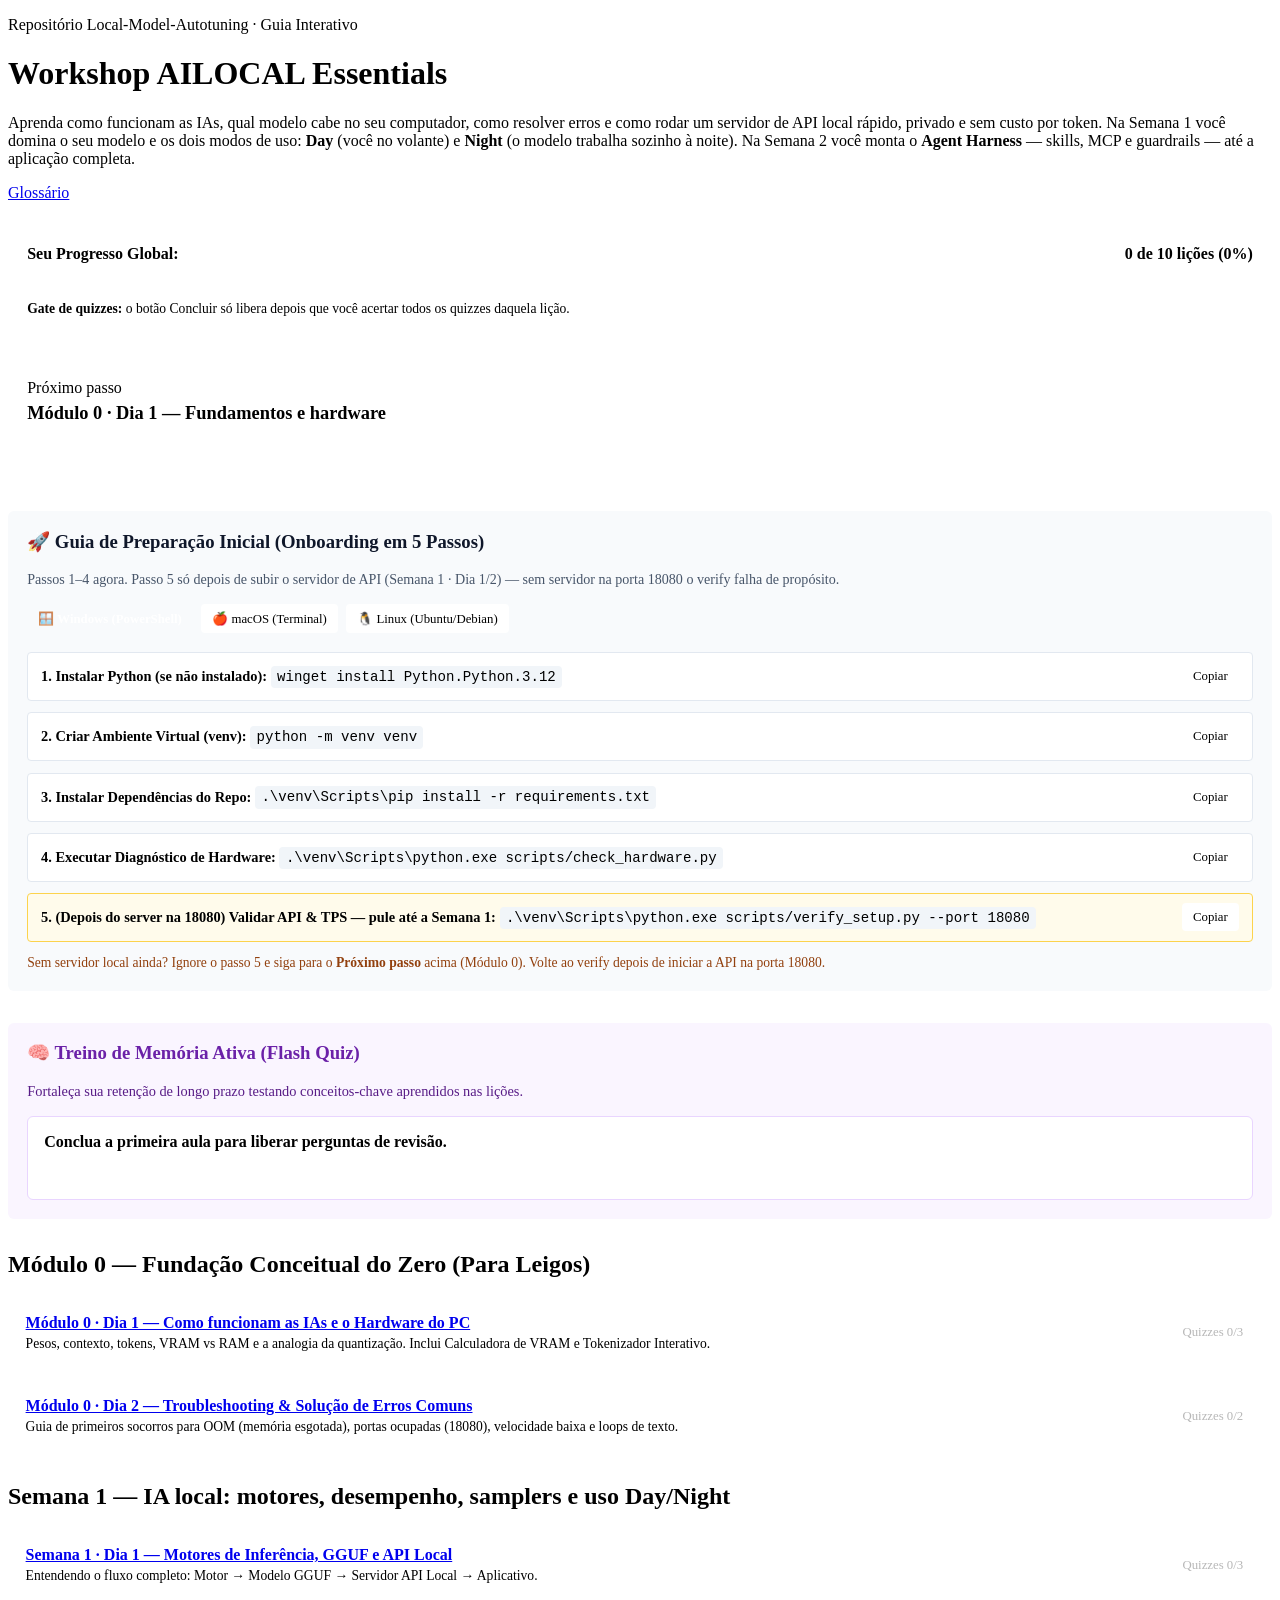
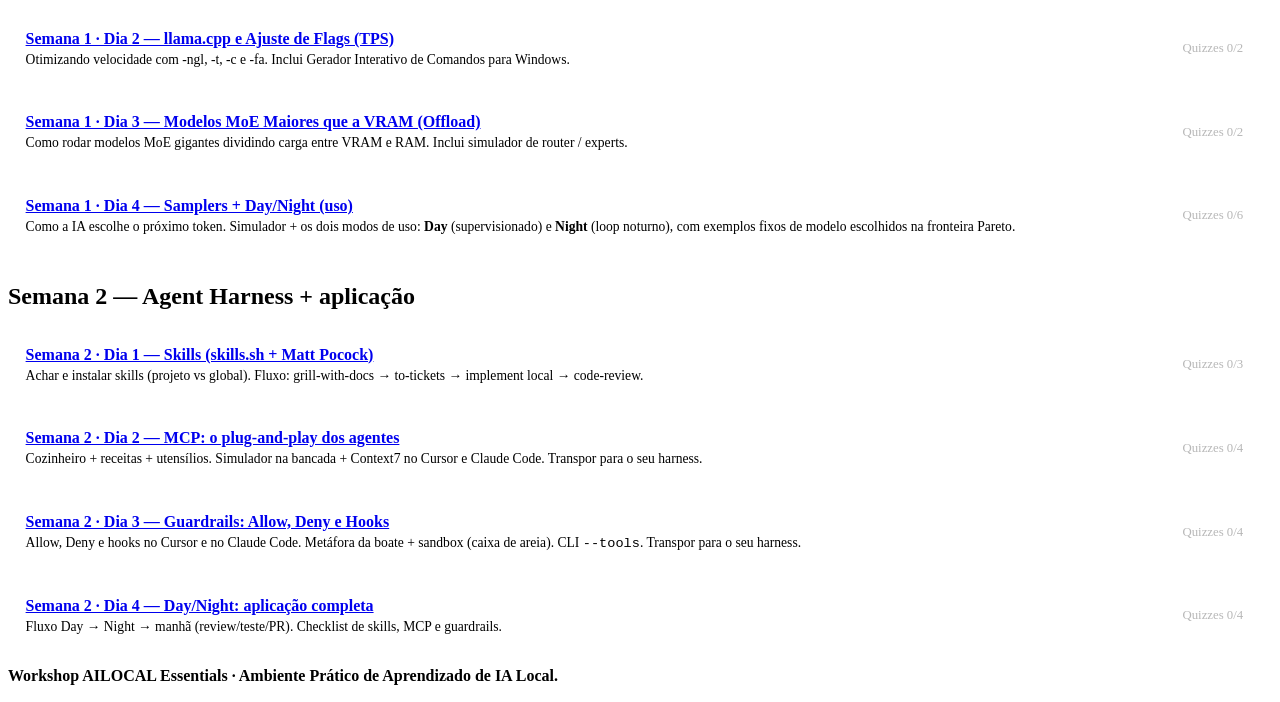
==== commit a8fa6bcd: "docs(teach): teach Pareto Set + Day/Night pick as default recipe (#11) S1D4/S2D4 teach the measured " ====
--- a/teach/index.html
+++ b/teach/index.html
@@ -234,7 +234,7 @@
         <div class="lesson-card" data-lesson-id="s1d4">
           <div class="lesson-info">
             <h3><a href="lessons/s1d4-usecase-fluxo-zero.html">Semana 1 · Dia 4 — Samplers + Day/Night (uso)</a></h3>
-            <p>Como a IA escolhe o próximo token. Simulador + os dois modos de uso: <strong>Day</strong> (supervisionado) e <strong>Night</strong> (loop noturno), com exemplos fixos de modelo.</p>
+            <p>Como a IA escolhe o próximo token. Simulador + os dois modos de uso: <strong>Day</strong> (supervisionado) e <strong>Night</strong> (loop noturno), com exemplos fixos de modelo escolhidos na fronteira Pareto.</p>
           </div>
           <div class="lesson-action">
             <button type="button" class="check-btn" data-target="s1d4">Concluir</button>
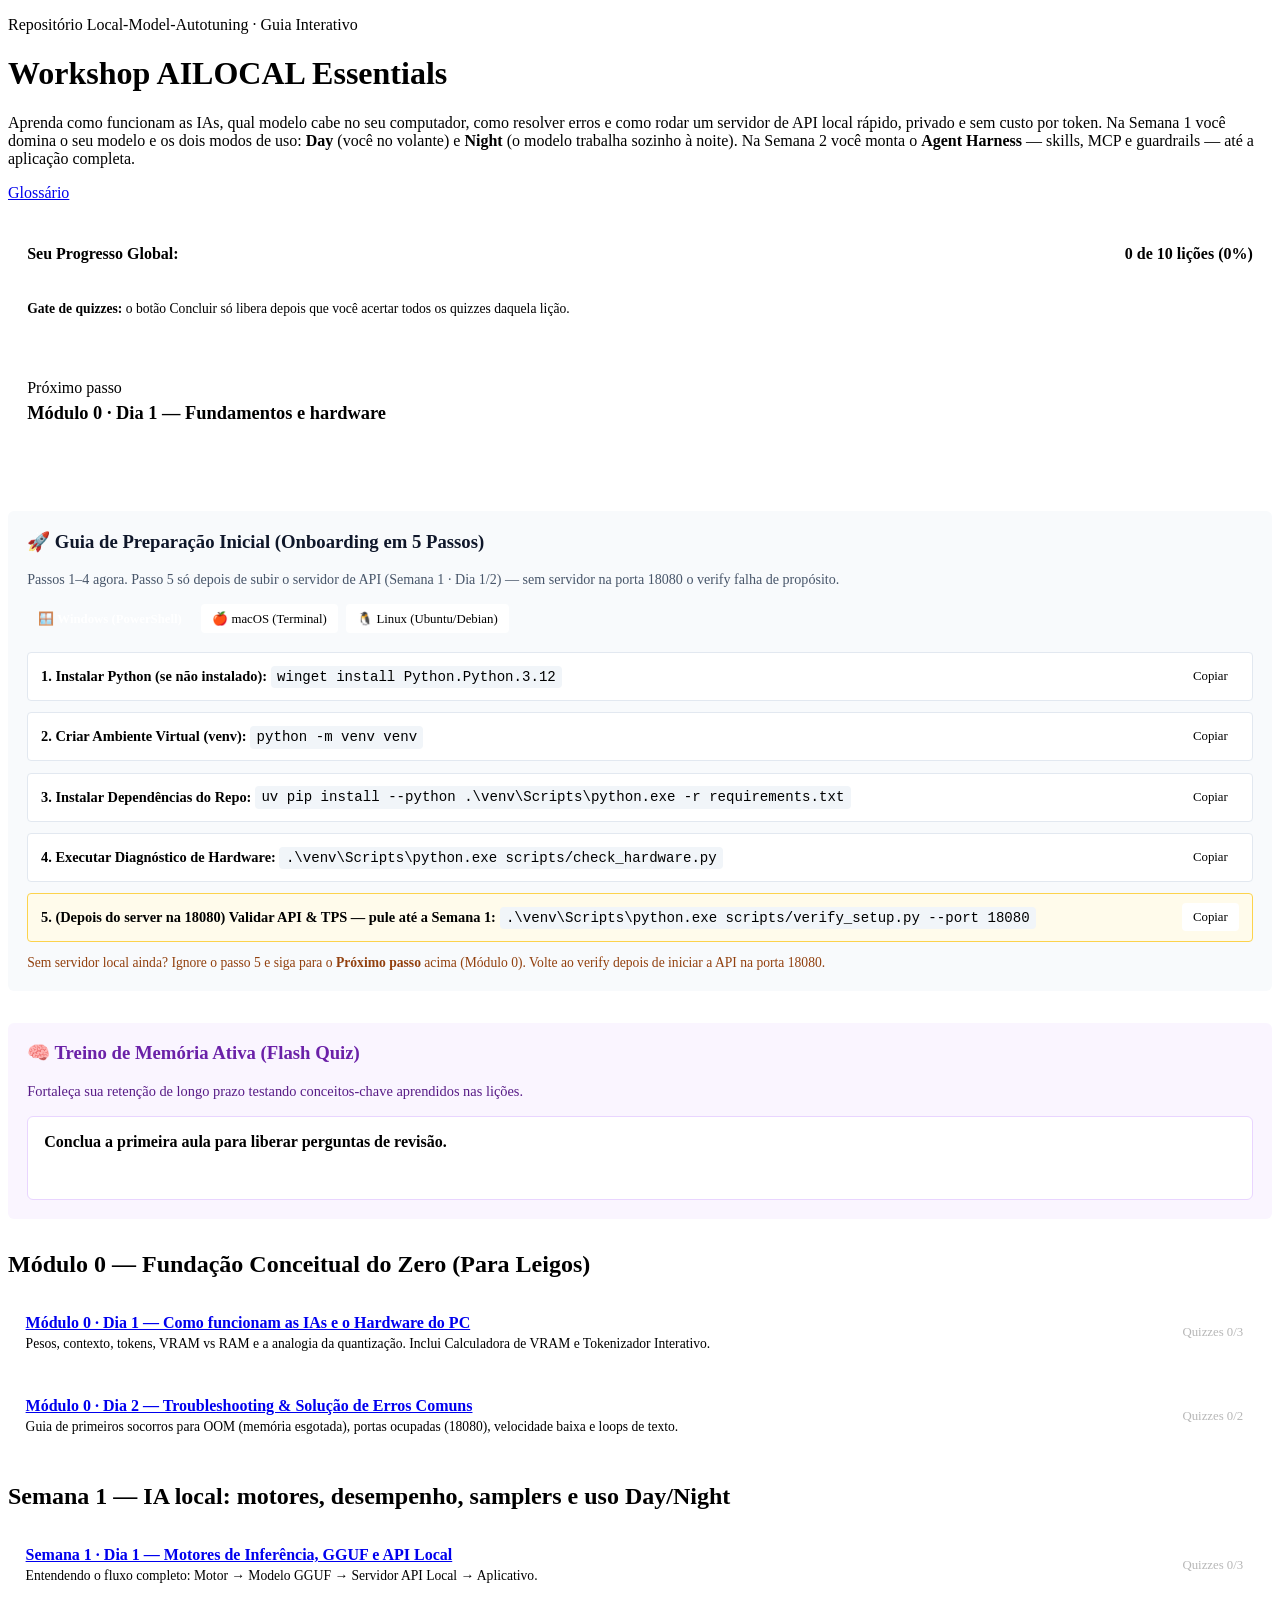
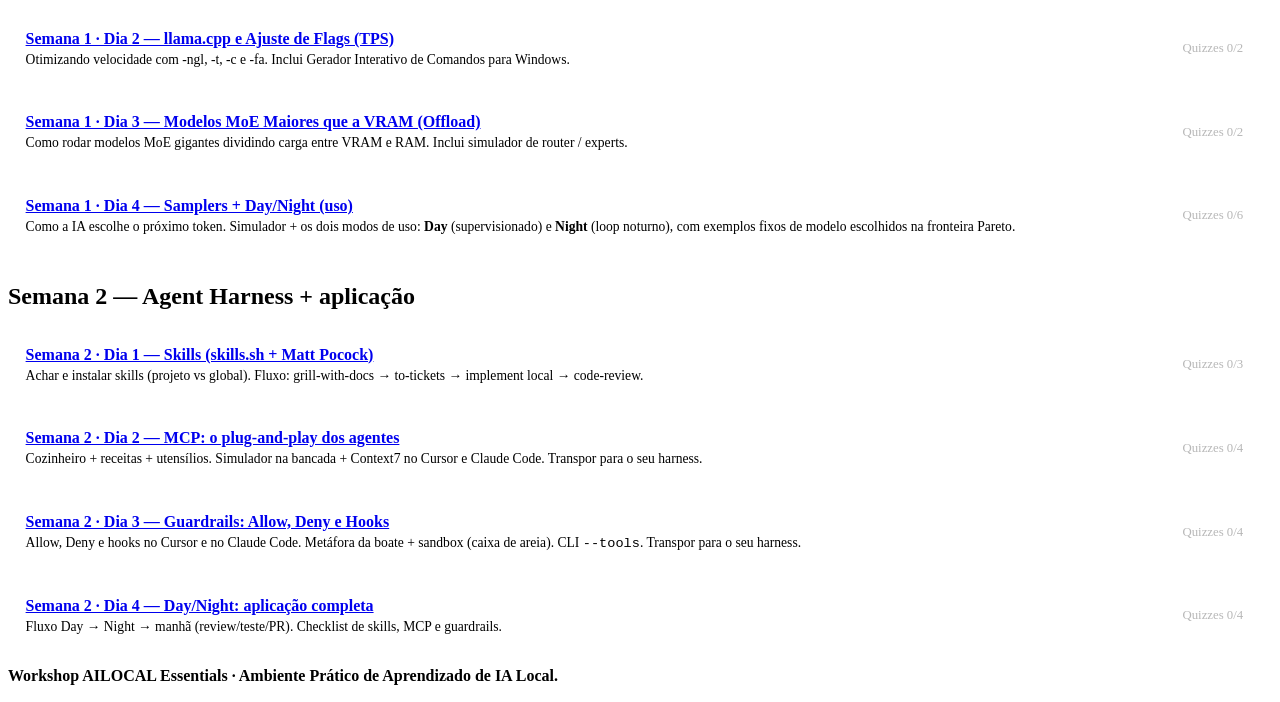
==== commit 7a2e9005: "fix(teach): onboard deps via uv pip install, not pip uv-managed venvs ship without the pip module; r" ====
--- a/teach/index.html
+++ b/teach/index.html
@@ -334,21 +334,21 @@
         win: [
           { label: "1. Instalar Python (se não instalado):", cmd: "winget install Python.Python.3.12" },
           { label: "2. Criar Ambiente Virtual (venv):", cmd: "python -m venv venv" },
-          { label: "3. Instalar Dependências do Repo:", cmd: ".\\venv\\Scripts\\pip install -r requirements.txt" },
+          { label: "3. Instalar Dependências do Repo:", cmd: "uv pip install --python .\\venv\\Scripts\\python.exe -r requirements.txt" },
           { label: "4. Executar Diagnóstico de Hardware:", cmd: ".\\venv\\Scripts\\python.exe scripts/check_hardware.py" },
           { label: "5. (Depois do server na 18080) Validar API & TPS — pule até a Semana 1:", cmd: ".\\venv\\Scripts\\python.exe scripts/verify_setup.py --port 18080", optional: true }
         ],
         mac: [
           { label: "1. Instalar Python (se não instalado):", cmd: "brew install python" },
           { label: "2. Criar Ambiente Virtual (venv):", cmd: "python3 -m venv venv" },
-          { label: "3. Instalar Dependências do Repo:", cmd: "./venv/bin/pip install -r requirements.txt" },
+          { label: "3. Instalar Dependências do Repo:", cmd: "uv pip install --python ./venv/bin/python -r requirements.txt" },
           { label: "4. Executar Diagnóstico de Hardware:", cmd: "./venv/bin/python scripts/check_hardware.py" },
           { label: "5. (Depois do server na 18080) Validar API & TPS — pule até a Semana 1:", cmd: "./venv/bin/python scripts/verify_setup.py --port 18080", optional: true }
         ],
         linux: [
           { label: "1. Instalar Python (se não instalado):", cmd: "sudo apt update && sudo apt install -y python3 python3-venv" },
           { label: "2. Criar Ambiente Virtual (venv):", cmd: "python3 -m venv venv" },
-          { label: "3. Instalar Dependências do Repo:", cmd: "./venv/bin/pip install -r requirements.txt" },
+          { label: "3. Instalar Dependências do Repo:", cmd: "uv pip install --python ./venv/bin/python -r requirements.txt" },
           { label: "4. Executar Diagnóstico de Hardware:", cmd: "./venv/bin/python scripts/check_hardware.py" },
           { label: "5. (Depois do server na 18080) Validar API & TPS — pule até a Semana 1:", cmd: "./venv/bin/python scripts/verify_setup.py --port 18080", optional: true }
         ]
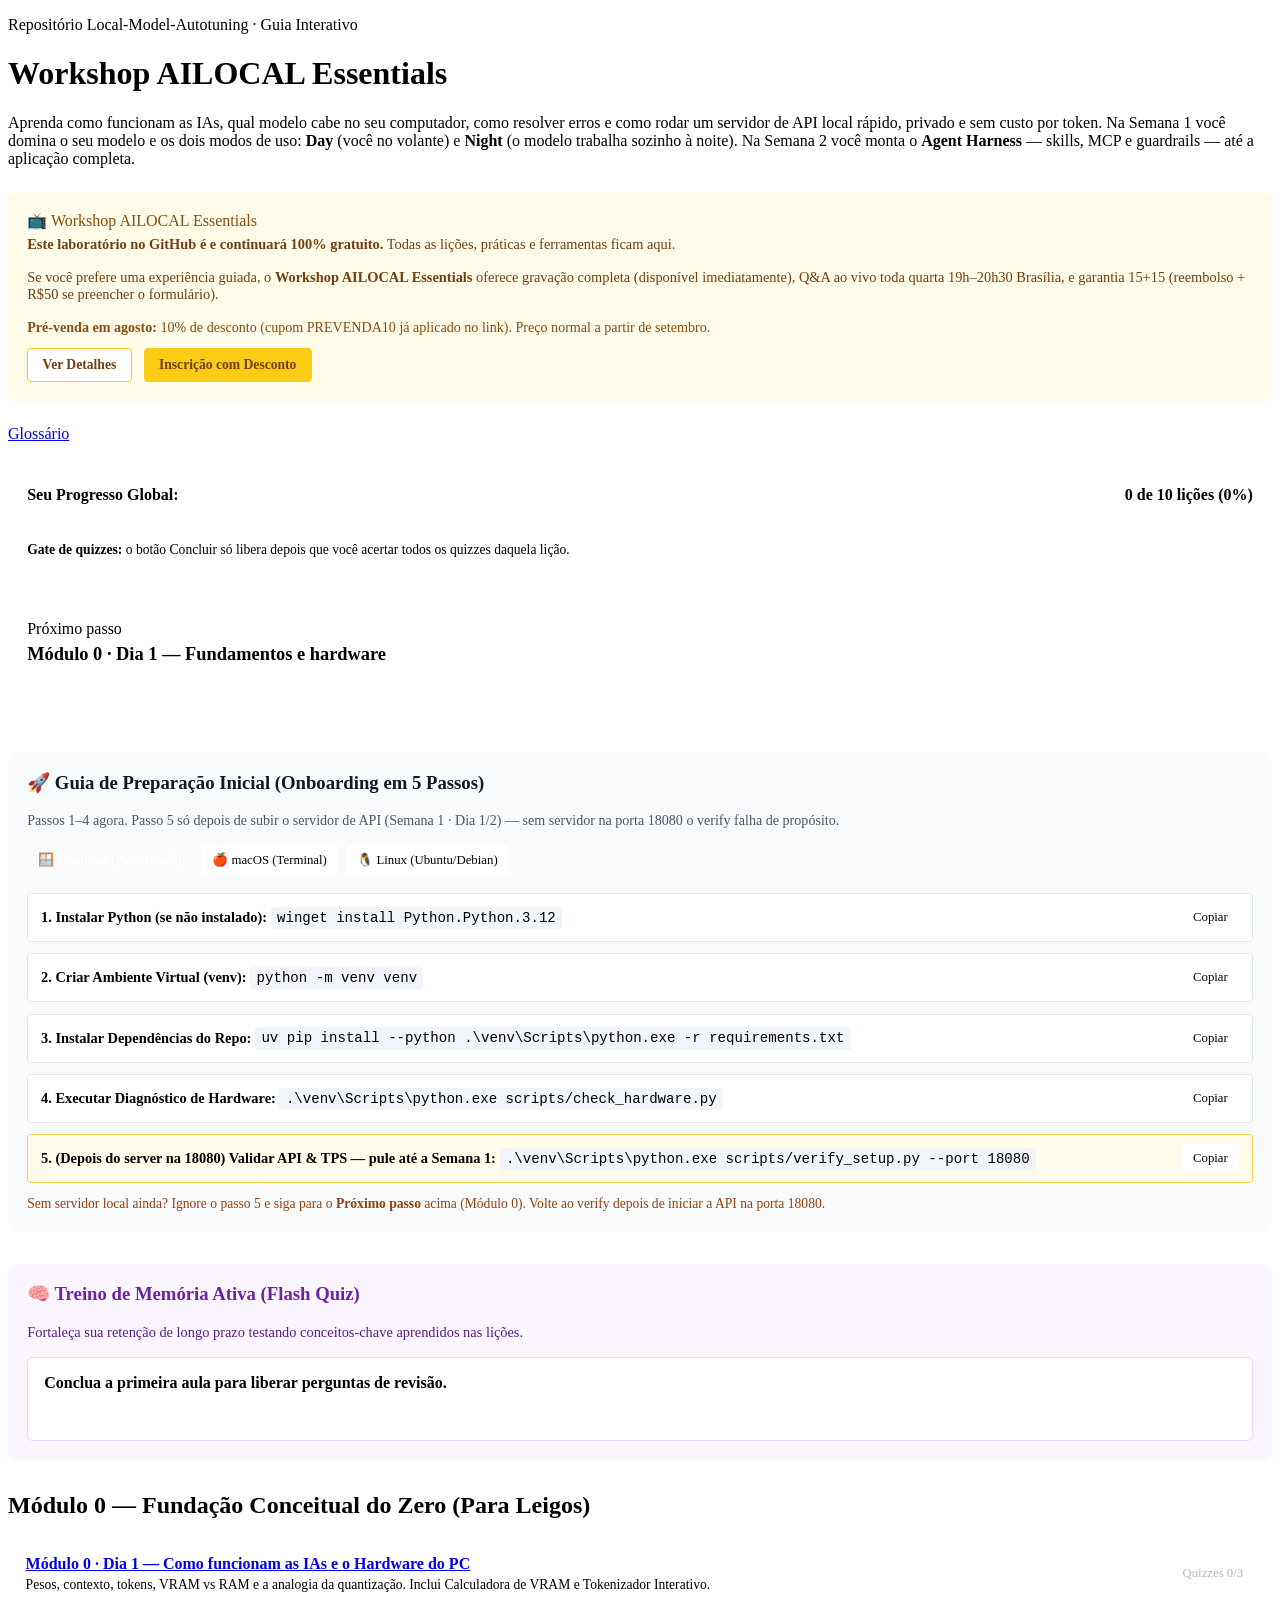
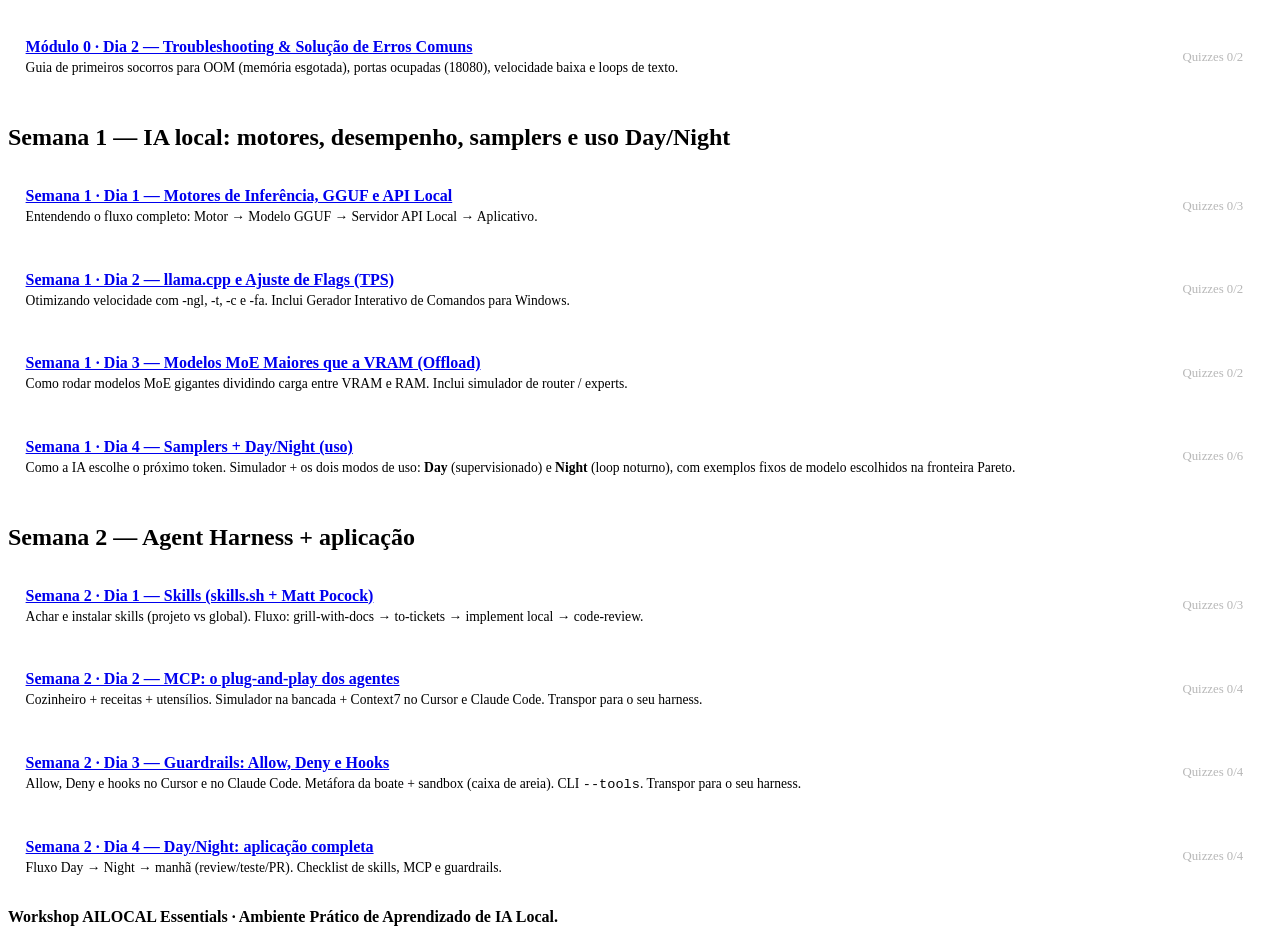
==== commit 993cef10: "Add Workshop AILOCAL Essentials CTA Add honest, non-paywall CTA for Workshop AILOCAL Essentials: - R" ====
--- a/teach/index.html
+++ b/teach/index.html
@@ -114,6 +114,24 @@
       <p class="lede">
         Aprenda como funcionam as IAs, qual modelo cabe no seu computador, como resolver erros e como rodar um servidor de API local rápido, privado e sem custo por token. Na Semana 1 você domina o seu modelo e os dois modos de uso: <strong>Day</strong> (você no volante) e <strong>Night</strong> (o modelo trabalha sozinho à noite). Na Semana 2 você monta o <strong>Agent Harness</strong> — skills, MCP e guardrails — até a aplicação completa.
       </p>
+
+      <div class="progress-card" style="background: #fefce8; border-color: #facc15; margin-top: 1.5rem;">
+        <p class="eyebrow" style="margin: 0 0 0.35rem; color: #854d0e;">📺 Workshop AILOCAL Essentials</p>
+        <p style="font-size: 0.9rem; color: #713f12; margin: 0 0 1rem;">
+          <strong>Este laboratório no GitHub é e continuará 100% gratuito.</strong> Todas as lições, práticas e ferramentas ficam aqui.
+        </p>
+        <p style="font-size: 0.9rem; color: #713f12; margin: 0 0 1rem;">
+          Se você prefere uma experiência guiada, o <strong>Workshop AILOCAL Essentials</strong> oferece gravação completa (disponível imediatamente), Q&A ao vivo toda quarta 19h–20h30 Brasília, e garantia 15+15 (reembolso + R$50 se preencher o formulário).
+        </p>
+        <p style="font-size: 0.88rem; color: #854d0e; margin: 0 0 0.75rem;">
+          <strong>Pré-venda em agosto:</strong> 10% de desconto (cupom PREVENDA10 já aplicado no link). Preço normal a partir de setembro.
+        </p>
+        <div style="display: flex; gap: 0.75rem; flex-wrap: wrap;">
+          <a href="https://ailocal.com.br/treinamentos/essentials" target="_blank" rel="noopener" style="font-family: var(--sans); font-size: 0.85rem; padding: 0.5rem 0.9rem; border: 1px solid #facc15; border-radius: 4px; background: #ffffff; color: #713f12; text-decoration: none; font-weight: 600;">Ver Detalhes</a>
+          <a href="https://pay.hotmart.com/J106746304H?checkoutMode=6&off=3u0t903b&offDiscount=PREVENDA10" target="_blank" rel="noopener" style="font-family: var(--sans); font-size: 0.85rem; padding: 0.5rem 0.9rem; border: 1px solid #facc15; border-radius: 4px; background: #facc15; color: #713f12; text-decoration: none; font-weight: 600;">Inscrição com Desconto</a>
+        </div>
+      </div>
+
       <p class="navlinks">
         <a href="reference/glossario.html">Glossário</a>
       </p>
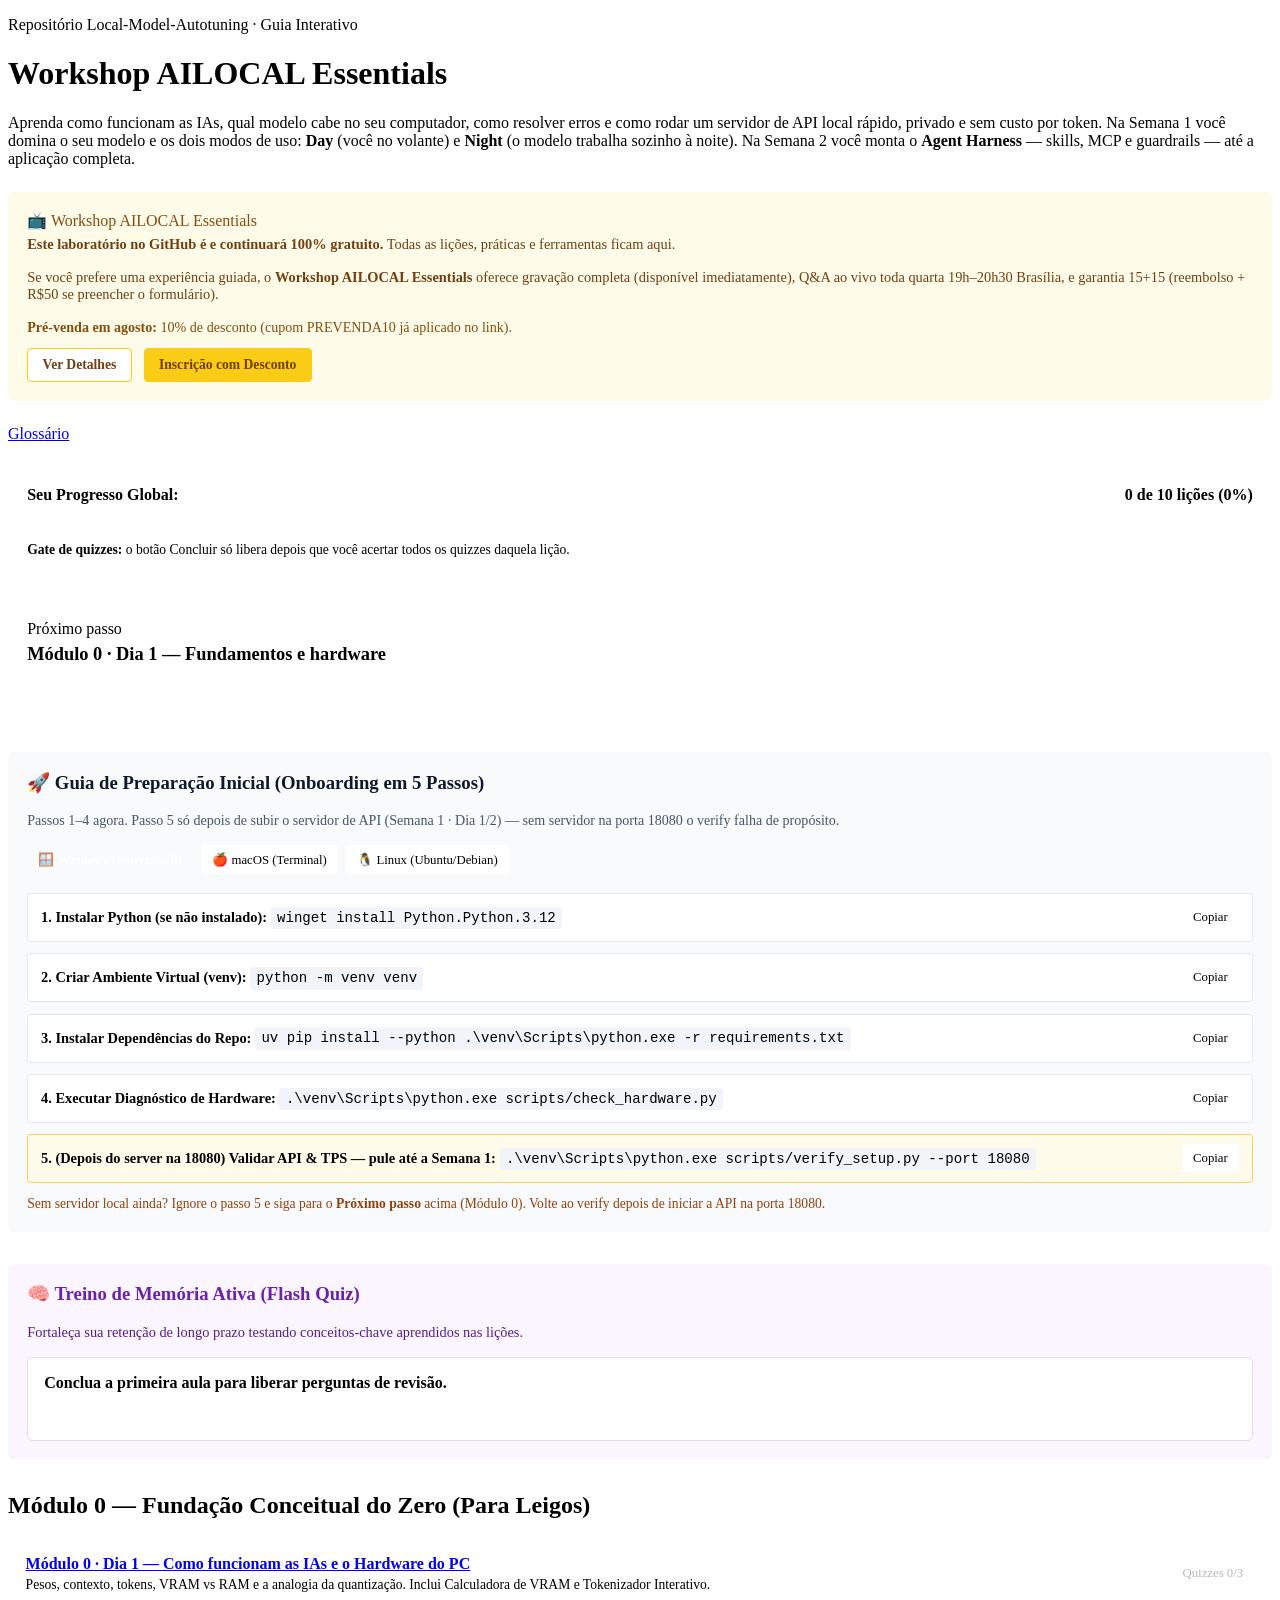
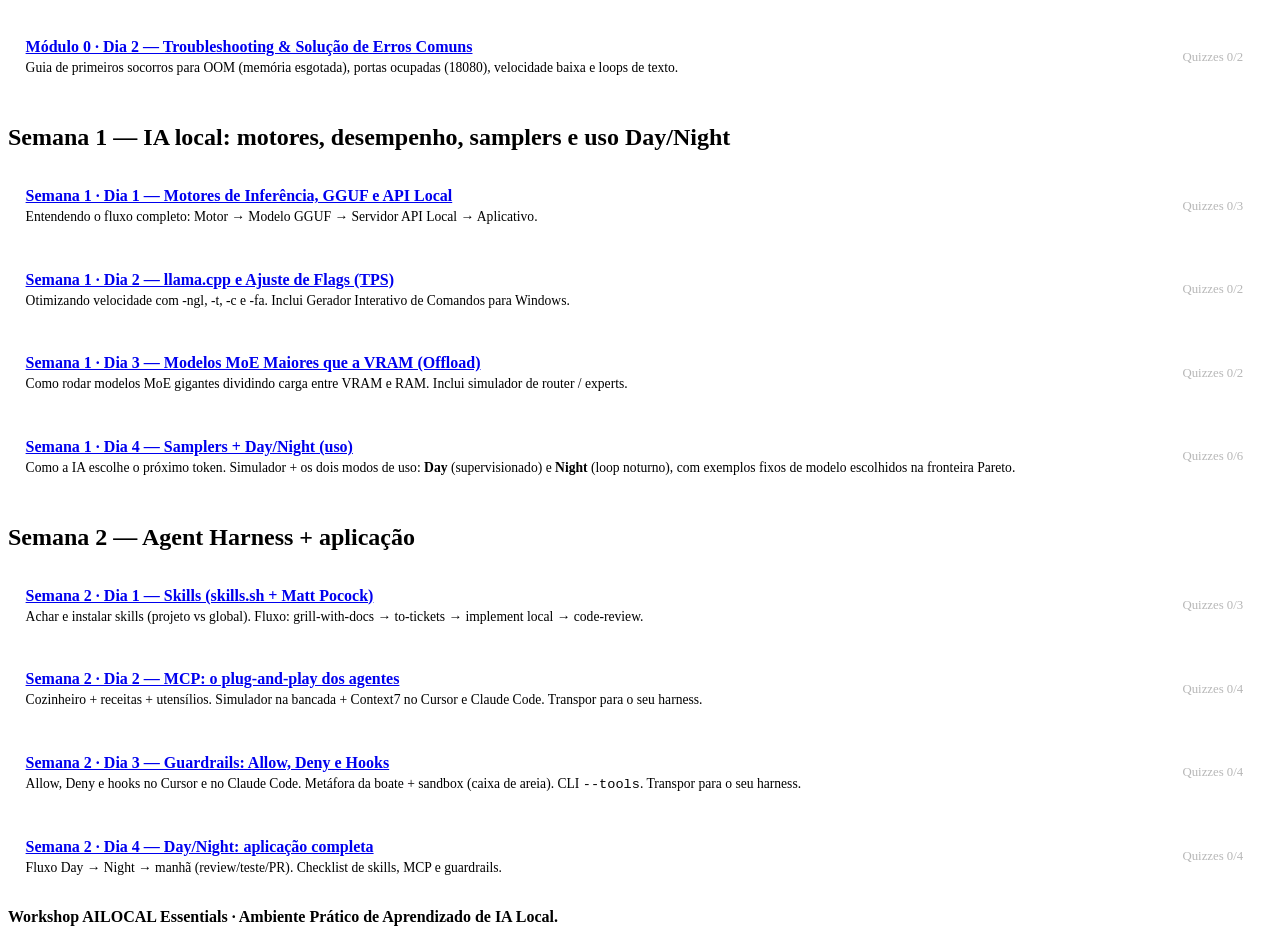
==== commit 7901b61e: "Remove invented September deadline from CTA Remove 'Preço normal a partir de setembro' - this was an" ====
--- a/teach/index.html
+++ b/teach/index.html
@@ -124,7 +124,7 @@
           Se você prefere uma experiência guiada, o <strong>Workshop AILOCAL Essentials</strong> oferece gravação completa (disponível imediatamente), Q&A ao vivo toda quarta 19h–20h30 Brasília, e garantia 15+15 (reembolso + R$50 se preencher o formulário).
         </p>
         <p style="font-size: 0.88rem; color: #854d0e; margin: 0 0 0.75rem;">
-          <strong>Pré-venda em agosto:</strong> 10% de desconto (cupom PREVENDA10 já aplicado no link). Preço normal a partir de setembro.
+          <strong>Pré-venda em agosto:</strong> 10% de desconto (cupom PREVENDA10 já aplicado no link).
         </p>
         <div style="display: flex; gap: 0.75rem; flex-wrap: wrap;">
           <a href="https://ailocal.com.br/treinamentos/essentials" target="_blank" rel="noopener" style="font-family: var(--sans); font-size: 0.85rem; padding: 0.5rem 0.9rem; border: 1px solid #facc15; border-radius: 4px; background: #ffffff; color: #713f12; text-decoration: none; font-weight: 600;">Ver Detalhes</a>
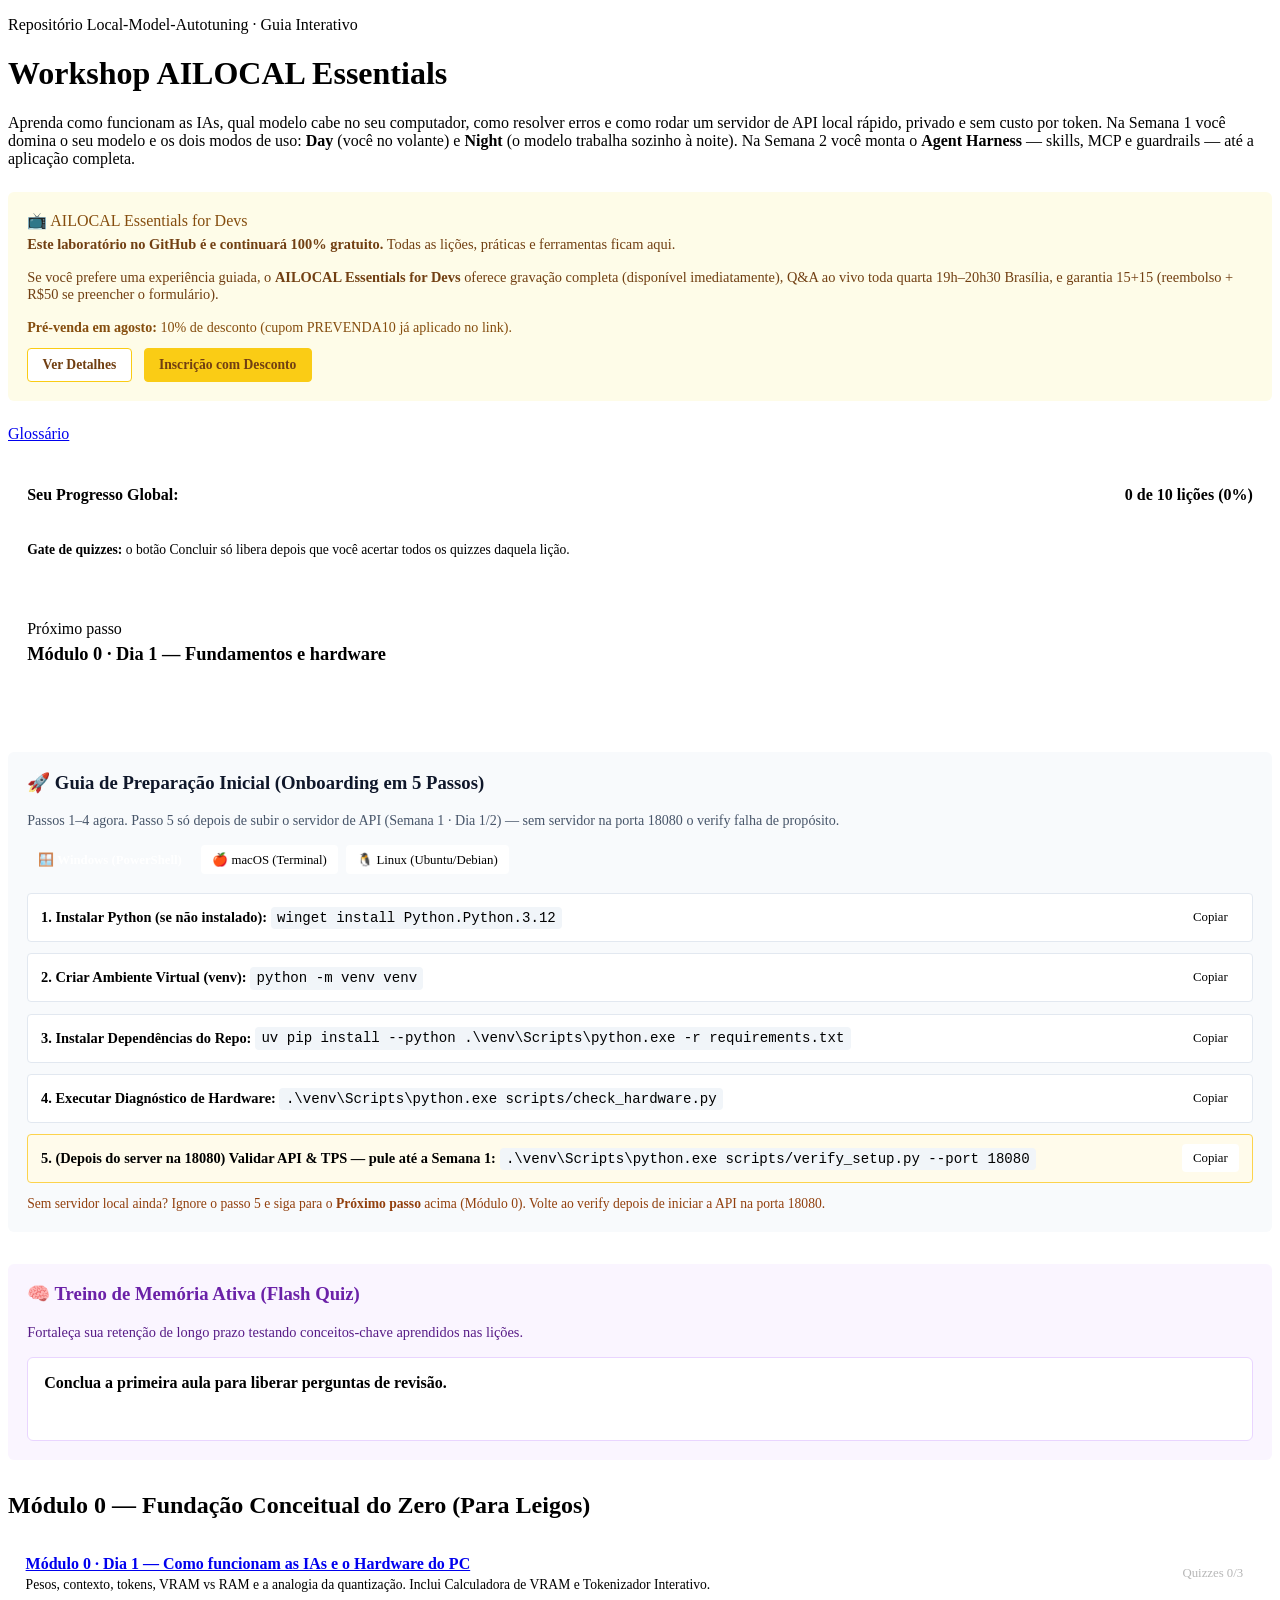
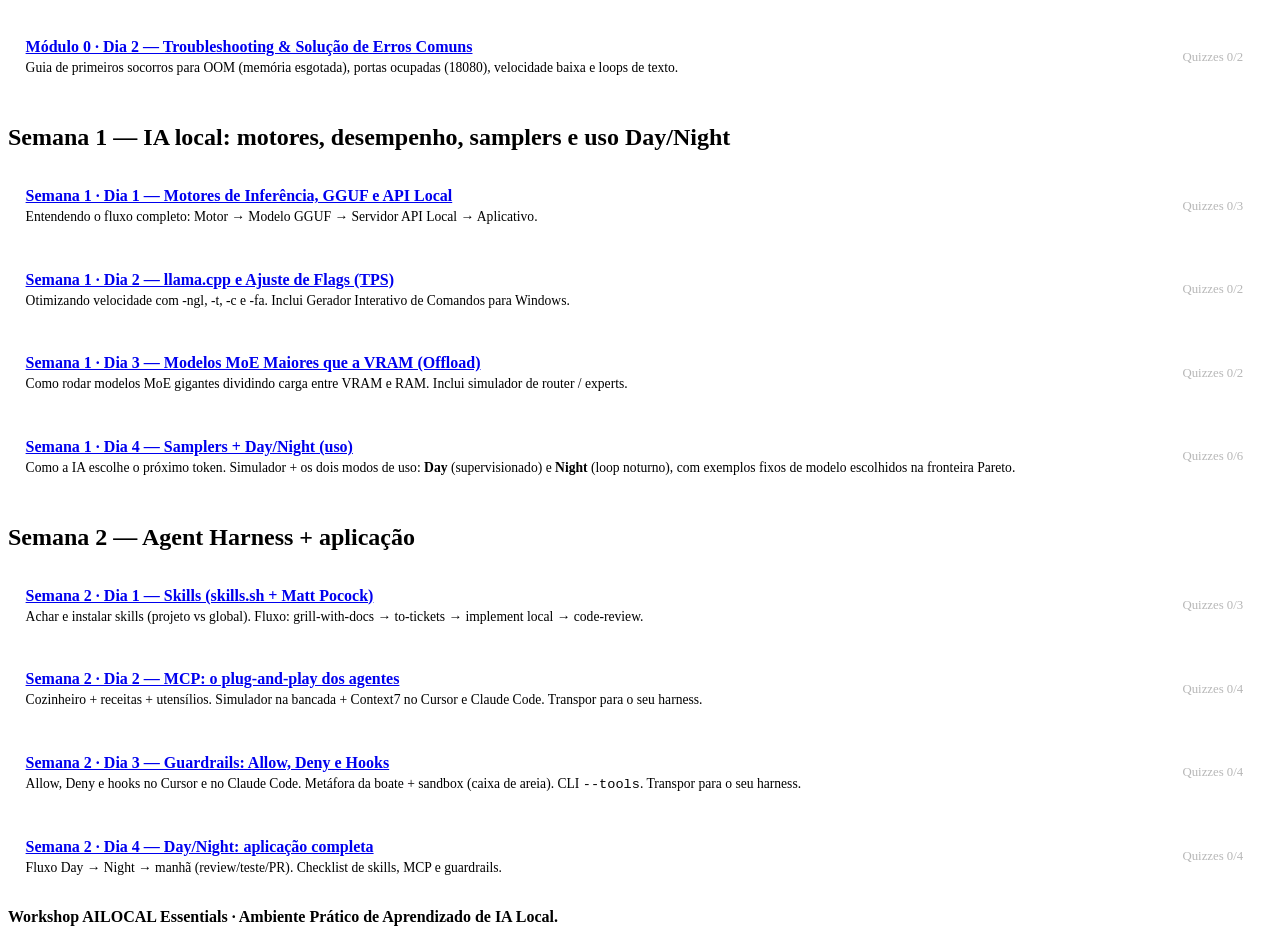
==== commit c0d1010b: "Rename to AILOCAL Essentials for Devs Product split: this GitHub lab is the DEV course.  Changed 'Wo" ====
--- a/teach/index.html
+++ b/teach/index.html
@@ -116,12 +116,12 @@
       </p>
 
       <div class="progress-card" style="background: #fefce8; border-color: #facc15; margin-top: 1.5rem;">
-        <p class="eyebrow" style="margin: 0 0 0.35rem; color: #854d0e;">📺 Workshop AILOCAL Essentials</p>
+        <p class="eyebrow" style="margin: 0 0 0.35rem; color: #854d0e;">📺 AILOCAL Essentials for Devs</p>
         <p style="font-size: 0.9rem; color: #713f12; margin: 0 0 1rem;">
           <strong>Este laboratório no GitHub é e continuará 100% gratuito.</strong> Todas as lições, práticas e ferramentas ficam aqui.
         </p>
         <p style="font-size: 0.9rem; color: #713f12; margin: 0 0 1rem;">
-          Se você prefere uma experiência guiada, o <strong>Workshop AILOCAL Essentials</strong> oferece gravação completa (disponível imediatamente), Q&A ao vivo toda quarta 19h–20h30 Brasília, e garantia 15+15 (reembolso + R$50 se preencher o formulário).
+          Se você prefere uma experiência guiada, o <strong>AILOCAL Essentials for Devs</strong> oferece gravação completa (disponível imediatamente), Q&A ao vivo toda quarta 19h–20h30 Brasília, e garantia 15+15 (reembolso + R$50 se preencher o formulário).
         </p>
         <p style="font-size: 0.88rem; color: #854d0e; margin: 0 0 0.75rem;">
           <strong>Pré-venda em agosto:</strong> 10% de desconto (cupom PREVENDA10 já aplicado no link).
